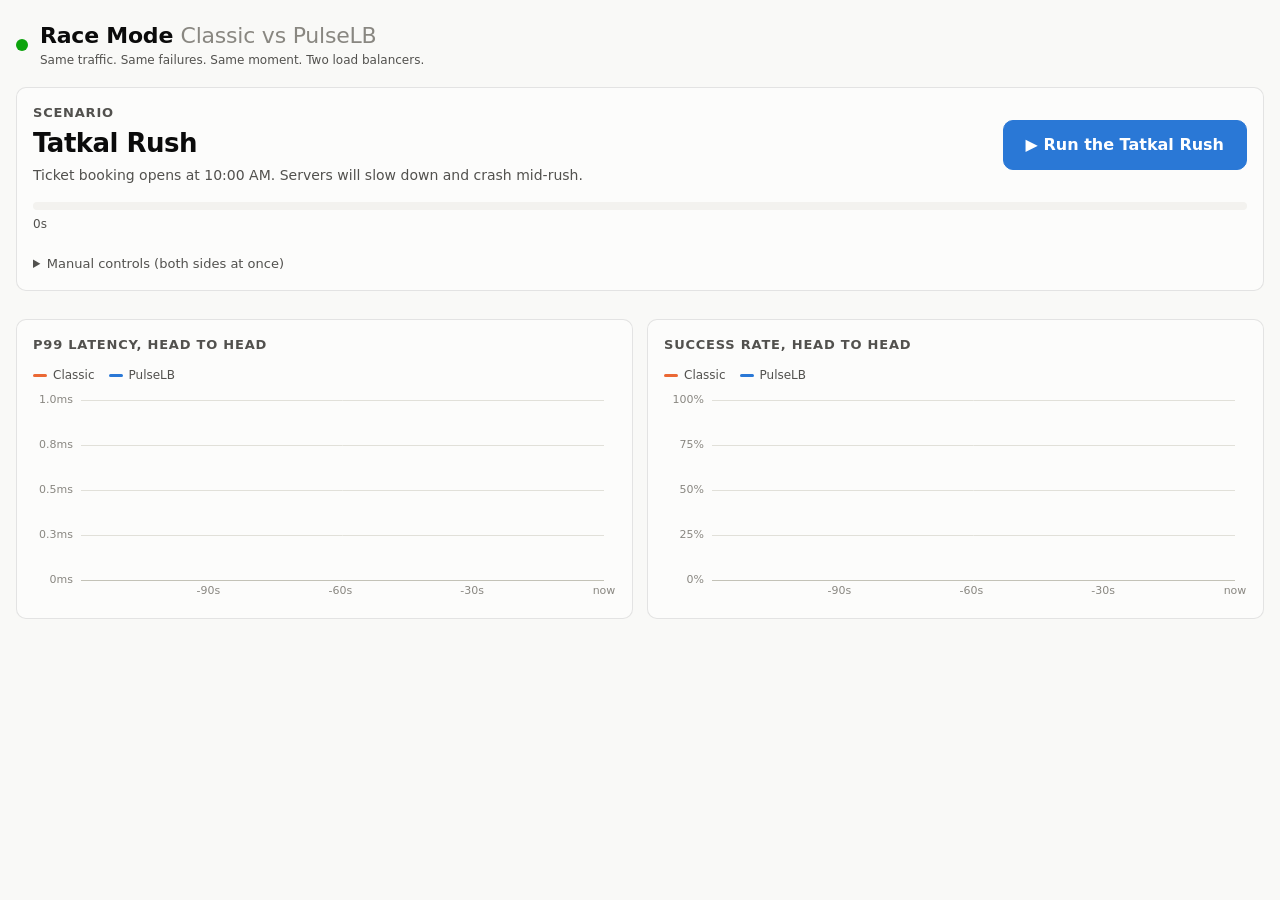
==== internal/web/static/arena.html @ bf5a85f4 "Add Race Mode: classic round robin vs PulseLB, head to head cmd/arena runs two identical worlds (3 b" ====
<!doctype html>
<html lang="en">
<head>
<meta charset="utf-8">
<meta name="viewport" content="width=device-width, initial-scale=1">
<title>PulseLB Race Mode</title>
<link rel="stylesheet" href="common.css">
<style>
  .hero { display: grid; grid-template-columns: minmax(0, 1fr) auto; gap: 18px; align-items: center; }
  @media (max-width: 760px) { .hero { grid-template-columns: minmax(0, 1fr); } }
  .stage-title { font-size: 26px; font-weight: 700; letter-spacing: -0.02em; margin: 2px 0; }
  .stage-detail { color: var(--ink-2); min-height: 21px; }
  .progress { position: relative; height: 8px; border-radius: 4px; background: var(--surface-2); margin: 16px 0 6px; }
  .progress .fill { position: absolute; inset: 0 auto 0 0; border-radius: 4px; background: var(--accent); transition: width 1s linear; }
  .progress .tick { position: absolute; top: -4px; width: 2px; height: 16px; background: var(--axis); }
  .stages { display: flex; gap: 6px; flex-wrap: wrap; margin-top: 10px; }
  .stages span { font-size: 12px; padding: 3px 9px; border-radius: 12px; border: 1px solid var(--border); color: var(--muted); }
  .stages span.done { color: var(--ink-2); }
  .stages span.now { color: #fff; background: var(--accent); border-color: var(--accent); }
  .big { font-size: 16px; padding: 12px 22px; border-radius: 10px; }

  .vs { grid-template-columns: repeat(2, minmax(0, 1fr)); }
  @media (max-width: 900px) { .vs { grid-template-columns: minmax(0, 1fr); } }
  .side-head { display: flex; justify-content: space-between; align-items: center; margin-bottom: 12px; gap: 8px; }
  .side-head h2 { font-size: 16px; text-transform: none; letter-spacing: 0; color: var(--ink); display: flex; align-items: center; gap: 8px; }
  .side-head h2 i { width: 12px; height: 12px; border-radius: 3px; background: var(--c); display: inline-block; }
  .mini { display: grid; grid-template-columns: repeat(4, minmax(0, 1fr)); gap: 8px; margin-bottom: 12px; }
  .mini div { background: var(--surface-2); border-radius: 8px; padding: 8px 10px; }
  .mini span { font-size: 11px; color: var(--ink-2); display: block; }
  .mini b { font-size: 20px; font-weight: 650; }
  .pills { display: flex; gap: 6px; flex-wrap: wrap; margin: 12px 0; }
  .pill { font-size: 12px; padding: 4px 9px; border-radius: 8px; background: var(--surface-2); border: 1px solid var(--border); display: inline-flex; gap: 8px; align-items: center; }
  .side .journal { max-height: 190px; }
  .side .chart { height: 170px; }

  .score { width: 100%; border-collapse: collapse; font-size: 14px; }
  .score th, .score td { padding: 10px 8px; text-align: right; border-top: 1px solid var(--border); }
  .score th:first-child, .score td:first-child { text-align: left; color: var(--ink-2); font-weight: 500; }
  .score thead th { border-top: 0; font-size: 12px; color: var(--ink-2); font-weight: 600; }
  .score td.win { font-weight: 700; }
  .score td.win::after { content: " ✓"; color: var(--good); }
  .verdict { font-size: 18px; font-weight: 650; margin-bottom: 10px; }
  .manual summary { cursor: pointer; color: var(--ink-2); font-size: 13px; }
  .manual .row { margin-top: 10px; }
</style>
</head>
<body>
<div class="wrap">
  <header class="top">
    <div class="brand">
      <span class="pulse" aria-hidden="true"></span>
      <div>
        <h1>Race Mode <span class="muted" style="font-weight:500">Classic vs PulseLB</span></h1>
        <div class="tag">Same traffic. Same failures. Same moment. Two load balancers.</div>
      </div>
    </div>
  </header>

  <section class="card" style="margin-bottom:14px">
    <div class="hero">
      <div>
        <h2>Scenario</h2>
        <div class="stage-title" id="stageTitle">Tatkal Rush</div>
        <div class="stage-detail" id="stageDetail">Ticket booking opens at 10:00 AM. Servers will slow down and crash mid-rush.</div>
      </div>
      <button class="primary big" id="run">▶ Run the Tatkal Rush</button>
    </div>
    <div class="progress" id="progress"><div class="fill" id="fill" style="width:0"></div></div>
    <div class="row" style="justify-content:space-between"><span class="tag num" id="clock">0s</span><span class="tag" id="trafficNow"></span></div>
    <div class="stages" id="stages"></div>
    <details class="manual" style="margin-top:12px">
      <summary>Manual controls (both sides at once)</summary>
      <div class="row">
        <span class="tag" style="width:70px">Traffic</span>
        <div class="seg" id="rates">
          <button data-r="0">Off</button><button data-r="750">750/s</button><button data-r="1500">1.5k/s</button><button data-r="2250">2.25k/s</button>
        </div>
      </div>
      <div id="manualChaos"></div>
    </details>
  </section>

  <section class="card" id="scoreCard" style="margin-bottom:14px;display:none">
    <div class="verdict" id="verdict"></div>
    <table class="score">
      <thead><tr><th>Measured at the client</th><th style="color:var(--series-2)">Classic</th><th style="color:var(--series-1)">PulseLB</th></tr></thead>
      <tbody id="scoreBody"></tbody>
    </table>
  </section>

  <div class="grid vs" id="sides"></div>

  <div class="grid vs" style="margin-top:14px">
    <section class="card"><h2>p99 latency, head to head</h2><div id="lgP99"></div><div id="cP99"></div></section>
    <section class="card"><h2>Success rate, head to head</h2><div id="lgOK"></div><div id="cOK"></div></section>
  </div>
</div>
<script src="common.js"></script>
<script src="arena.js"></script>
</body>
</html>
---- internal/web/static/common.css ----
:root {
  color-scheme: light;
  --page: #f9f9f7;
  --surface: #fcfcfb;
  --surface-2: #f3f2ef;
  --ink: #0b0b0b;
  --ink-2: #52514e;
  --muted: #898781;
  --grid: #e1e0d9;
  --axis: #c3c2b7;
  --border: rgba(11, 11, 11, 0.10);
  --series-1: #2a78d6;
  --series-2: #eb6834;
  --series-3: #1baf7a;
  --good: #0ca30c;
  --good-ink: #006300;
  --warning: #fab219;
  --serious: #ec835a;
  --critical: #d03b3b;
  --accent: #2a78d6;
  --radius: 10px;
  font-family: system-ui, -apple-system, "Segoe UI", sans-serif;
}
@media (prefers-color-scheme: dark) {
  :root:not([data-theme="light"]) {
    color-scheme: dark;
    --page: #0d0d0d;
    --surface: #1a1a19;
    --surface-2: #232321;
    --ink: #f0efec;
    --ink-2: #c3c2b7;
    --grid: #2c2c2a;
    --axis: #383835;
    --border: rgba(255, 255, 255, 0.10);
    --series-1: #3987e5;
    --series-2: #d95926;
    --series-3: #199e70;
    --good-ink: #0ca30c;
    --accent: #3987e5;
  }
}
:root[data-theme="dark"] {
  color-scheme: dark;
  --page: #0d0d0d;
  --surface: #1a1a19;
  --surface-2: #232321;
  --ink: #f0efec;
  --ink-2: #c3c2b7;
  --grid: #2c2c2a;
  --axis: #383835;
  --border: rgba(255, 255, 255, 0.10);
  --series-1: #3987e5;
  --series-2: #d95926;
  --series-3: #199e70;
  --good-ink: #0ca30c;
  --accent: #3987e5;
}

* { box-sizing: border-box; }
body {
  margin: 0;
  background: var(--page);
  color: var(--ink);
  font-size: 14px;
  line-height: 1.45;
}
.wrap { max-width: 1320px; margin: 0 auto; padding: 20px 16px 48px; }
h1, h2, h3 { margin: 0; font-weight: 650; }
h2 { font-size: 13px; text-transform: uppercase; letter-spacing: .06em; color: var(--ink-2); }
.muted { color: var(--muted); }
.ink2 { color: var(--ink-2); }
.num { font-variant-numeric: tabular-nums; }

header.top {
  display: flex; align-items: center; justify-content: space-between;
  gap: 16px; flex-wrap: wrap; margin-bottom: 18px;
}
.brand { display: flex; align-items: center; gap: 12px; }
.brand h1 { font-size: 22px; letter-spacing: -0.01em; }
.brand .pulse {
  width: 12px; height: 12px; border-radius: 50%; background: var(--good);
  box-shadow: 0 0 0 0 var(--good); animation: beat 1.6s infinite;
}
@keyframes beat {
  0% { box-shadow: 0 0 0 0 rgba(12, 163, 12, .55); }
  70% { box-shadow: 0 0 0 10px rgba(12, 163, 12, 0); }
  100% { box-shadow: 0 0 0 0 rgba(12, 163, 12, 0); }
}
@media (prefers-reduced-motion: reduce) { .brand .pulse { animation: none; } }
.tag { font-size: 12px; color: var(--ink-2); }

.card {
  background: var(--surface);
  border: 1px solid var(--border);
  border-radius: var(--radius);
  padding: 16px;
  min-width: 0;
}
.card > h2 { margin-bottom: 12px; }
.grid { display: grid; gap: 14px; }
.row { display: flex; gap: 8px; align-items: center; flex-wrap: wrap; }

button, select {
  font: inherit; font-size: 13px;
  color: var(--ink);
  background: var(--surface-2);
  border: 1px solid var(--border);
  border-radius: 7px;
  padding: 6px 11px;
  cursor: pointer;
}
button:hover { border-color: var(--muted); }
button:focus-visible, select:focus-visible { outline: 2px solid var(--accent); outline-offset: 1px; }
button.on { background: var(--accent); border-color: var(--accent); color: #fff; }
button.danger:hover { border-color: var(--critical); }
button.primary { background: var(--accent); border-color: var(--accent); color: #fff; font-weight: 600; }
button:disabled { opacity: .5; cursor: default; }

.seg { display: inline-flex; border: 1px solid var(--border); border-radius: 8px; overflow: hidden; }
.seg button { border: 0; border-radius: 0; background: var(--surface-2); }
.seg button + button { border-left: 1px solid var(--border); }
.seg button.on { background: var(--accent); color: #fff; }

.tiles { display: grid; grid-template-columns: repeat(6, minmax(0, 1fr)); gap: 14px; }
@media (max-width: 1000px) { .tiles { grid-template-columns: repeat(3, minmax(0, 1fr)); } }
@media (max-width: 560px) { .tiles { grid-template-columns: repeat(2, minmax(0, 1fr)); } }
.tile .label { font-size: 12px; color: var(--ink-2); }
.tile .value { font-size: 28px; font-weight: 650; letter-spacing: -0.02em; margin-top: 2px; }
.tile .sub { font-size: 12px; color: var(--muted); margin-top: 2px; }

/* status: icon + label, never colour alone */
.status { display: inline-flex; align-items: center; gap: 6px; font-size: 12px; font-weight: 600; color: var(--ink); }
.status::before { content: ""; width: 9px; height: 9px; border-radius: 50%; background: var(--c, var(--muted)); }
.status.healthy { --c: var(--good); }
.status.warming { --c: var(--warning); }
.status.ejected { --c: var(--serious); }
.status.down { --c: var(--critical); }
.status.draining { --c: var(--muted); }
.status.down::before, .status.ejected::before { border-radius: 2px; transform: rotate(45deg); }

/* charts */
.chart { position: relative; height: 210px; }
.chart canvas { width: 100%; height: 100%; display: block; }
.legend { display: flex; gap: 14px; flex-wrap: wrap; font-size: 12px; color: var(--ink-2); margin-bottom: 8px; }
.legend span { display: inline-flex; align-items: center; gap: 6px; }
.legend i { width: 14px; height: 3px; border-radius: 2px; background: var(--c); display: inline-block; }
.legend i.dash { background: repeating-linear-gradient(90deg, var(--c) 0 4px, transparent 4px 7px); }
.tip {
  position: absolute; pointer-events: none; z-index: 5;
  background: var(--surface); border: 1px solid var(--border); border-radius: 8px;
  box-shadow: 0 6px 20px rgba(0, 0, 0, .18);
  padding: 8px 10px; font-size: 12px; min-width: 140px; display: none;
}
.tip .t { color: var(--muted); margin-bottom: 4px; }
.tip .r { display: flex; justify-content: space-between; gap: 14px; }
.tip .r span:first-child { display: inline-flex; align-items: center; gap: 6px; color: var(--ink-2); }
.tip .r i { width: 8px; height: 8px; border-radius: 2px; background: var(--c); display: inline-block; }

/* journal */
.journal { list-style: none; margin: 0; padding: 0; max-height: 420px; overflow: auto; }
.journal li { display: grid; grid-template-columns: 18px 1fr; gap: 8px; padding: 8px 0; border-top: 1px solid var(--border); }
.journal li:first-child { border-top: 0; }
.journal .ic { font-size: 12px; line-height: 20px; text-align: center; font-weight: 700; }
.journal .info .ic { color: var(--muted); }
.journal .good .ic { color: var(--good); }
.journal .warn .ic { color: var(--warning); }
.journal .crit .ic { color: var(--critical); }
.journal time { font-size: 11px; color: var(--muted); display: block; }
.journal li.fresh { animation: flash 1.2s ease-out; }
@keyframes flash { from { background: color-mix(in srgb, var(--accent) 14%, transparent); } to { background: transparent; } }

.bar { height: 8px; border-radius: 4px; background: var(--surface-2); overflow: hidden; display: flex; gap: 2px; }
.bar > div { height: 100%; border-radius: 4px; transition: width .4s; }
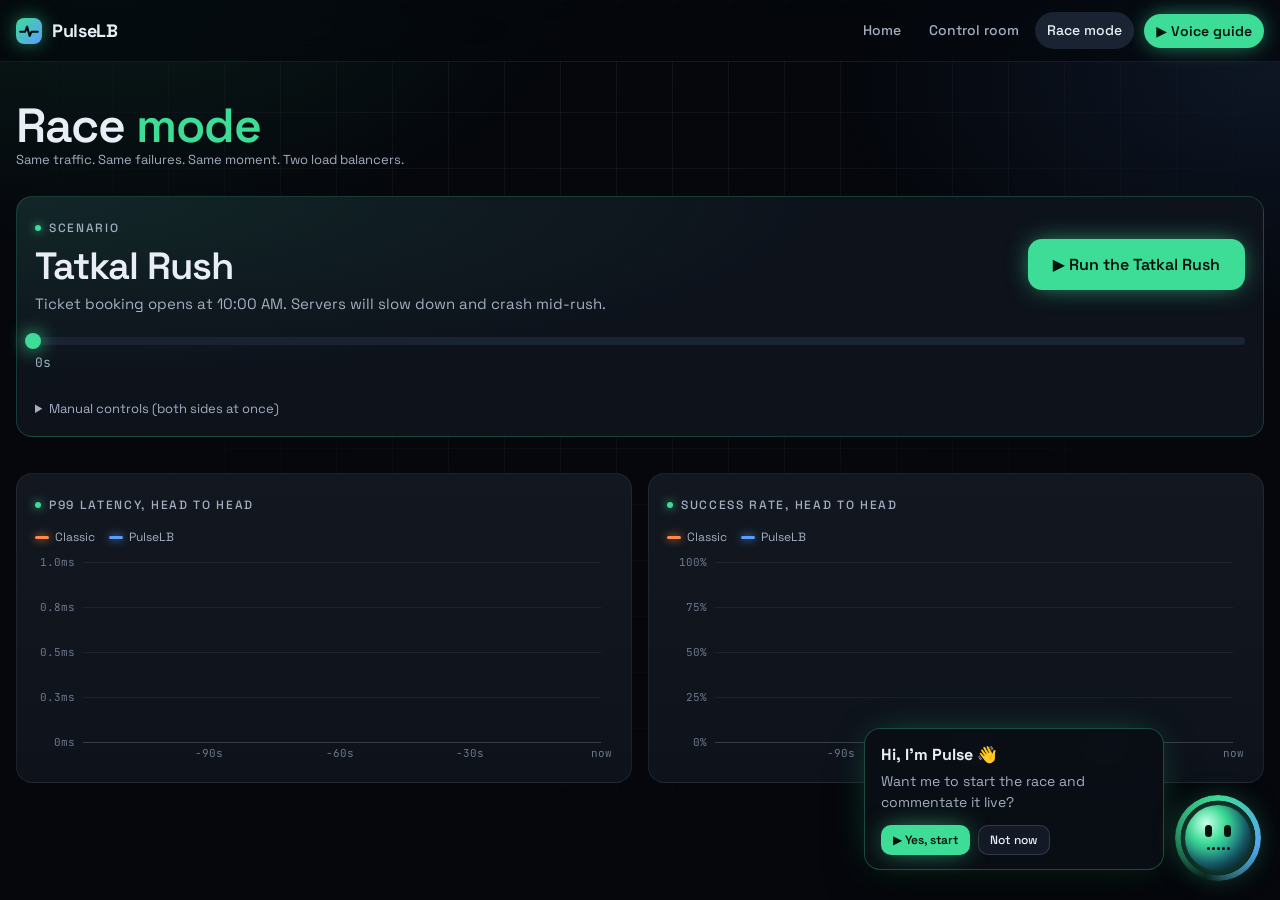
==== commit bd3b7a9c: "Dark animated UI, landing page, Pulse voice guide and one-command demo - New dark 'mission control' " ====
--- a/internal/web/static/arena.html
+++ b/internal/web/static/arena.html
@@ -4,59 +4,82 @@
 <meta charset="utf-8">
 <meta name="viewport" content="width=device-width, initial-scale=1">
 <title>PulseLB Race Mode</title>
+<link rel="icon" href="data:image/svg+xml,%3Csvg xmlns='http://www.w3.org/2000/svg' viewBox='0 0 32 32'%3E%3Crect width='32' height='32' rx='8' fill='%233ddc97'/%3E%3Cpath d='M4 17h7l3-8 4 15 3-7h7' stroke='%2305070c' stroke-width='3' fill='none' stroke-linejoin='round'/%3E%3C/svg%3E">
 <link rel="stylesheet" href="common.css">
+<link rel="stylesheet" href="guide.css">
 <style>
+  .scenario { background: radial-gradient(120% 140% at 0% 0%, rgba(61, 220, 151, .10), transparent 55%), var(--surface); border-color: rgba(61, 220, 151, .22); }
   .hero { display: grid; grid-template-columns: minmax(0, 1fr) auto; gap: 18px; align-items: center; }
   @media (max-width: 760px) { .hero { grid-template-columns: minmax(0, 1fr); } }
-  .stage-title { font-size: 26px; font-weight: 700; letter-spacing: -0.02em; margin: 2px 0; }
+  .stage-title { font-family: var(--display); font-weight: 600; font-size: clamp(24px, 3.6vw, 38px); line-height: 1.05; margin: 10px 0 6px; letter-spacing: -0.03em; }
+  .stage-title.flash { animation: fadeUp .6s cubic-bezier(.2,.8,.2,1); }
   .stage-detail { color: var(--ink-2); min-height: 21px; }
-  .progress { position: relative; height: 8px; border-radius: 4px; background: var(--surface-2); margin: 16px 0 6px; }
-  .progress .fill { position: absolute; inset: 0 auto 0 0; border-radius: 4px; background: var(--accent); transition: width 1s linear; }
-  .progress .tick { position: absolute; top: -4px; width: 2px; height: 16px; background: var(--axis); }
-  .stages { display: flex; gap: 6px; flex-wrap: wrap; margin-top: 10px; }
-  .stages span { font-size: 12px; padding: 3px 9px; border-radius: 12px; border: 1px solid var(--border); color: var(--muted); }
-  .stages span.done { color: var(--ink-2); }
-  .stages span.now { color: #fff; background: var(--accent); border-color: var(--accent); }
-  .big { font-size: 16px; padding: 12px 22px; border-radius: 10px; }
+  .progress { position: relative; height: 8px; border-radius: 999px; background: var(--surface-3); margin: 22px 0 8px; }
+  .progress .fill { position: absolute; inset: 0 auto 0 0; border-radius: 999px; background: linear-gradient(90deg, var(--blue), var(--mint)); box-shadow: 0 0 16px rgba(61, 220, 151, .7); transition: width 1s linear; }
+  .progress .fill::after { content: ""; position: absolute; right: -6px; top: -4px; width: 16px; height: 16px; border-radius: 50%; background: var(--mint); box-shadow: 0 0 18px var(--mint); }
+  .progress .tick { position: absolute; top: -3px; width: 2px; height: 14px; border-radius: 1px; background: rgba(255, 255, 255, .25); }
+  .stages { display: flex; gap: 6px; flex-wrap: wrap; margin-top: 12px; }
+  .stages span { font-size: 12px; padding: 4px 10px; border-radius: 999px; border: 1px solid var(--line); color: var(--muted); transition: all .3s; }
+  .stages span.done { color: var(--ink-2); border-color: var(--line-2); }
+  .stages span.now { color: #04140c; background: var(--mint); border-color: var(--mint); box-shadow: 0 0 18px -2px rgba(61, 220, 151, .8); }
+  .big { font-size: 16px; padding: 14px 24px; border-radius: 14px; }
 
   .vs { grid-template-columns: repeat(2, minmax(0, 1fr)); }
   @media (max-width: 900px) { .vs { grid-template-columns: minmax(0, 1fr); } }
-  .side-head { display: flex; justify-content: space-between; align-items: center; margin-bottom: 12px; gap: 8px; }
-  .side-head h2 { font-size: 16px; text-transform: none; letter-spacing: 0; color: var(--ink); display: flex; align-items: center; gap: 8px; }
-  .side-head h2 i { width: 12px; height: 12px; border-radius: 3px; background: var(--c); display: inline-block; }
-  .mini { display: grid; grid-template-columns: repeat(4, minmax(0, 1fr)); gap: 8px; margin-bottom: 12px; }
-  .mini div { background: var(--surface-2); border-radius: 8px; padding: 8px 10px; }
+  .side { overflow: hidden; }
+  .side::before { content: ""; position: absolute; left: 0; right: 0; top: 0; height: 3px; background: var(--side); box-shadow: 0 0 18px var(--side); }
+  .side.classic { --side: var(--orange); }
+  .side.pulse { --side: var(--blue); }
+  .side-head { display: flex; justify-content: space-between; align-items: center; margin-bottom: 14px; gap: 8px; }
+  .side-head h3 { font-size: 20px; display: inline-flex; align-items: center; gap: 10px; }
+  .side-head h3::before { content: ""; width: 10px; height: 10px; border-radius: 3px; background: var(--side); box-shadow: 0 0 12px var(--side); }
+  .mini { display: grid; grid-template-columns: repeat(4, minmax(0, 1fr)); gap: 8px; margin-bottom: 14px; }
+  .mini div { background: var(--surface-2); border: 1px solid var(--line); border-radius: 12px; padding: 8px 10px; }
   .mini span { font-size: 11px; color: var(--ink-2); display: block; }
-  .mini b { font-size: 20px; font-weight: 650; }
-  .pills { display: flex; gap: 6px; flex-wrap: wrap; margin: 12px 0; }
-  .pill { font-size: 12px; padding: 4px 9px; border-radius: 8px; background: var(--surface-2); border: 1px solid var(--border); display: inline-flex; gap: 8px; align-items: center; }
-  .side .journal { max-height: 190px; }
+  .mini b { font-family: var(--display); font-size: 22px; font-weight: 600; letter-spacing: -0.02em; }
+  @media (max-width: 560px) { .mini { grid-template-columns: repeat(2, minmax(0, 1fr)); } }
+  .pills { display: flex; gap: 6px; flex-wrap: wrap; margin: 14px 0; }
+  .pill { font-size: 12px; padding: 4px 10px; border-radius: 999px; background: var(--surface-2); border: 1px solid var(--line); display: inline-flex; gap: 8px; align-items: center; }
+  .side .journal { max-height: 200px; }
   .side .chart { height: 170px; }
 
-  .score { width: 100%; border-collapse: collapse; font-size: 14px; }
-  .score th, .score td { padding: 10px 8px; text-align: right; border-top: 1px solid var(--border); }
+  .scorecard { border-color: rgba(61, 220, 151, .35); box-shadow: 0 0 60px -20px rgba(61, 220, 151, .55); animation: fadeUp .8s cubic-bezier(.2,.8,.2,1) both; }
+  .score { width: 100%; border-collapse: collapse; font-size: 15px; }
+  .score th, .score td { padding: 11px 10px; text-align: right; border-top: 1px solid var(--line); }
   .score th:first-child, .score td:first-child { text-align: left; color: var(--ink-2); font-weight: 500; }
-  .score thead th { border-top: 0; font-size: 12px; color: var(--ink-2); font-weight: 600; }
-  .score td.win { font-weight: 700; }
-  .score td.win::after { content: " ✓"; color: var(--good); }
-  .verdict { font-size: 18px; font-weight: 650; margin-bottom: 10px; }
+  .score thead th { border-top: 0; font-size: 12px; font-weight: 600; text-transform: uppercase; letter-spacing: .1em; }
+  .score thead th.c { color: var(--orange); }
+  .score thead th.p { color: var(--blue); }
+  .score td { font-family: var(--mono); }
+  .score td:first-child { font-family: var(--body); }
+  .score td.win { color: var(--mint); font-weight: 700; text-shadow: 0 0 14px rgba(61, 220, 151, .5); }
+  .score td.win::after { content: " \2713"; }
+  .verdict { font-family: var(--display); font-weight: 600; font-size: clamp(20px, 2.6vw, 28px); line-height: 1.15; margin-bottom: 12px; letter-spacing: -0.02em;
+    background: linear-gradient(90deg, var(--ink), var(--mint)); -webkit-background-clip: text; background-clip: text; color: transparent; }
   .manual summary { cursor: pointer; color: var(--ink-2); font-size: 13px; }
   .manual .row { margin-top: 10px; }
+  @media (max-width: 560px) { .score { font-size: 12px; } .score th, .score td { padding: 8px 4px; } }
 </style>
 </head>
-<body>
+<body data-page="arena">
+<nav class="topnav">
+  <a class="logo" href="index.html"><span class="pulse" aria-hidden="true"></span>PulseLB</a>
+  <div class="links">
+    <a href="index.html">Home</a>
+    <a href="dashboard.html">Control room</a>
+    <a href="arena.html" class="here">Race mode</a>
+    <button class="guide-btn" data-guide-start>▶ Voice guide</button>
+  </div>
+</nav>
 <div class="wrap">
   <header class="top">
     <div class="brand">
-      <span class="pulse" aria-hidden="true"></span>
-      <div>
-        <h1>Race Mode <span class="muted" style="font-weight:500">Classic vs PulseLB</span></h1>
-        <div class="tag">Same traffic. Same failures. Same moment. Two load balancers.</div>
-      </div>
+      <h1>Race <span class="muted">mode</span></h1>
+      <div class="tag">Same traffic. Same failures. Same moment. Two load balancers.</div>
     </div>
   </header>
 
-  <section class="card" style="margin-bottom:14px">
+  <section class="card scenario" id="scenarioCard" style="margin-bottom:18px">
     <div class="hero">
       <div>
         <h2>Scenario</h2>
@@ -68,10 +91,10 @@
     <div class="progress" id="progress"><div class="fill" id="fill" style="width:0"></div></div>
     <div class="row" style="justify-content:space-between"><span class="tag num" id="clock">0s</span><span class="tag" id="trafficNow"></span></div>
     <div class="stages" id="stages"></div>
-    <details class="manual" style="margin-top:12px">
+    <details class="manual" style="margin-top:14px">
       <summary>Manual controls (both sides at once)</summary>
       <div class="row">
-        <span class="tag" style="width:70px">Traffic</span>
+        <span class="tag" style="width:80px">Traffic</span>
         <div class="seg" id="rates">
           <button data-r="0">Off</button><button data-r="750">750/s</button><button data-r="1500">1.5k/s</button><button data-r="2250">2.25k/s</button>
         </div>
@@ -80,22 +103,23 @@
     </details>
   </section>
 
-  <section class="card" id="scoreCard" style="margin-bottom:14px;display:none">
+  <section class="card scorecard" id="scoreCard" style="margin-bottom:18px;display:none">
     <div class="verdict" id="verdict"></div>
     <table class="score">
-      <thead><tr><th>Measured at the client</th><th style="color:var(--series-2)">Classic</th><th style="color:var(--series-1)">PulseLB</th></tr></thead>
+      <thead><tr><th>Measured at the client</th><th class="c">Classic</th><th class="p">PulseLB</th></tr></thead>
       <tbody id="scoreBody"></tbody>
     </table>
   </section>
 
   <div class="grid vs" id="sides"></div>
 
-  <div class="grid vs" style="margin-top:14px">
-    <section class="card"><h2>p99 latency, head to head</h2><div id="lgP99"></div><div id="cP99"></div></section>
-    <section class="card"><h2>Success rate, head to head</h2><div id="lgOK"></div><div id="cOK"></div></section>
+  <div class="grid vs" style="margin-top:18px" id="compare">
+    <section class="card" id="p99Card"><h2>p99 latency, head to head</h2><div id="lgP99"></div><div id="cP99"></div></section>
+    <section class="card" id="okCard"><h2>Success rate, head to head</h2><div id="lgOK"></div><div id="cOK"></div></section>
   </div>
 </div>
 <script src="common.js"></script>
 <script src="arena.js"></script>
+<script src="guide.js"></script>
 </body>
 </html>
--- a/internal/web/static/common.css
+++ b/internal/web/static/common.css
@@ -1,173 +1,257 @@
+/* PulseLB — dark "mission control" theme with motion. */
+@import url("https://fonts.googleapis.com/css2?family=Space+Grotesk:wght@400;500;600;700&family=JetBrains+Mono:wght@400;500;700&display=swap");
+
 :root {
-  color-scheme: light;
-  --page: #f9f9f7;
-  --surface: #fcfcfb;
-  --surface-2: #f3f2ef;
-  --ink: #0b0b0b;
-  --ink-2: #52514e;
-  --muted: #898781;
-  --grid: #e1e0d9;
-  --axis: #c3c2b7;
-  --border: rgba(11, 11, 11, 0.10);
-  --series-1: #2a78d6;
-  --series-2: #eb6834;
-  --series-3: #1baf7a;
-  --good: #0ca30c;
-  --good-ink: #006300;
-  --warning: #fab219;
-  --serious: #ec835a;
-  --critical: #d03b3b;
-  --accent: #2a78d6;
-  --radius: 10px;
-  font-family: system-ui, -apple-system, "Segoe UI", sans-serif;
-}
-@media (prefers-color-scheme: dark) {
-  :root:not([data-theme="light"]) {
-    color-scheme: dark;
-    --page: #0d0d0d;
-    --surface: #1a1a19;
-    --surface-2: #232321;
-    --ink: #f0efec;
-    --ink-2: #c3c2b7;
-    --grid: #2c2c2a;
-    --axis: #383835;
-    --border: rgba(255, 255, 255, 0.10);
-    --series-1: #3987e5;
-    --series-2: #d95926;
-    --series-3: #199e70;
-    --good-ink: #0ca30c;
-    --accent: #3987e5;
-  }
-}
-:root[data-theme="dark"] {
   color-scheme: dark;
-  --page: #0d0d0d;
-  --surface: #1a1a19;
-  --surface-2: #232321;
-  --ink: #f0efec;
-  --ink-2: #c3c2b7;
-  --grid: #2c2c2a;
-  --axis: #383835;
-  --border: rgba(255, 255, 255, 0.10);
-  --series-1: #3987e5;
-  --series-2: #d95926;
-  --series-3: #199e70;
-  --good-ink: #0ca30c;
-  --accent: #3987e5;
+  --bg: #05070c;
+  --bg-2: #0a0e16;
+  --surface: #0d121b;
+  --surface-2: #131a26;
+  --surface-3: #1a2332;
+  --line: rgba(255, 255, 255, .07);
+  --line-2: rgba(255, 255, 255, .14);
+  --ink: #e9eef6;
+  --ink-2: #a3aec0;
+  --muted: #6b778a;
+  --grid: rgba(255, 255, 255, .06);
+  --axis: rgba(255, 255, 255, .18);
+  --border: var(--line);
+
+  --mint: #3ddc97;
+  --blue: #5b9dff;
+  --orange: #ff8a4c;
+  --amber: #ffc24b;
+  --pink: #ff7ab6;
+  --red: #ff5470;
+
+  /* roles */
+  --accent: var(--mint);
+  --series-1: var(--blue);
+  --series-2: var(--orange);
+  --series-3: var(--mint);
+  --good: var(--mint);
+  --good-ink: var(--mint);
+  --warning: var(--amber);
+  --serious: var(--pink);
+  --critical: var(--red);
+
+  --radius: 16px;
+  --radius-sm: 10px;
+  --glow: 0 0 0 1px rgba(61, 220, 151, .35), 0 0 32px -6px rgba(61, 220, 151, .45);
+  --display: "Space Grotesk", "Segoe UI", system-ui, sans-serif;
+  --body: "Space Grotesk", "Segoe UI", system-ui, sans-serif;
+  --mono: "JetBrains Mono", Consolas, "Cascadia Mono", monospace;
+  font-family: var(--body);
 }
 
 * { box-sizing: border-box; }
+html { scroll-behavior: smooth; }
 body {
   margin: 0;
-  background: var(--page);
+  background: var(--bg);
   color: var(--ink);
-  font-size: 14px;
-  line-height: 1.45;
-}
-.wrap { max-width: 1320px; margin: 0 auto; padding: 20px 16px 48px; }
-h1, h2, h3 { margin: 0; font-weight: 650; }
-h2 { font-size: 13px; text-transform: uppercase; letter-spacing: .06em; color: var(--ink-2); }
+  font-size: 15px;
+  line-height: 1.5;
+  overflow-x: hidden;
+}
+/* Ambient background: a faint grid and two slowly drifting glows. */
+body::before {
+  content: ""; position: fixed; inset: 0; z-index: -2; pointer-events: none;
+  background-image:
+    linear-gradient(var(--grid) 1px, transparent 1px),
+    linear-gradient(90deg, var(--grid) 1px, transparent 1px);
+  background-size: 56px 56px;
+  mask-image: radial-gradient(ellipse at 50% 0%, #000 0%, transparent 75%);
+  -webkit-mask-image: radial-gradient(ellipse at 50% 0%, #000 0%, transparent 75%);
+}
+body::after {
+  content: ""; position: fixed; inset: -20%; z-index: -1; pointer-events: none;
+  background:
+    radial-gradient(40% 35% at 20% 10%, rgba(61, 220, 151, .10), transparent 70%),
+    radial-gradient(35% 30% at 85% 20%, rgba(91, 157, 255, .10), transparent 70%);
+  animation: drift 26s ease-in-out infinite alternate;
+}
+@keyframes drift { to { transform: translate3d(4%, 6%, 0) rotate(4deg); } }
+::selection { background: rgba(61, 220, 151, .35); }
+a { color: inherit; }
+.wrap { max-width: 1320px; margin: 0 auto; padding: 22px 16px 72px; }
+h1, h2, h3 { margin: 0; font-family: var(--display); font-weight: 600; letter-spacing: -0.02em; }
+h2 {
+  font-size: 12px; font-weight: 500; text-transform: uppercase; letter-spacing: .14em; color: var(--ink-2);
+  display: inline-flex; align-items: center; gap: 8px;
+}
+h2::before { content: ""; width: 6px; height: 6px; border-radius: 50%; background: var(--mint); box-shadow: 0 0 10px var(--mint); }
 .muted { color: var(--muted); }
 .ink2 { color: var(--ink-2); }
-.num { font-variant-numeric: tabular-nums; }
-
-header.top {
-  display: flex; align-items: center; justify-content: space-between;
-  gap: 16px; flex-wrap: wrap; margin-bottom: 18px;
-}
-.brand { display: flex; align-items: center; gap: 12px; }
-.brand h1 { font-size: 22px; letter-spacing: -0.01em; }
-.brand .pulse {
-  width: 12px; height: 12px; border-radius: 50%; background: var(--good);
-  box-shadow: 0 0 0 0 var(--good); animation: beat 1.6s infinite;
-}
-@keyframes beat {
-  0% { box-shadow: 0 0 0 0 rgba(12, 163, 12, .55); }
-  70% { box-shadow: 0 0 0 10px rgba(12, 163, 12, 0); }
-  100% { box-shadow: 0 0 0 0 rgba(12, 163, 12, 0); }
-}
-@media (prefers-reduced-motion: reduce) { .brand .pulse { animation: none; } }
-.tag { font-size: 12px; color: var(--ink-2); }
-
+.num { font-family: var(--mono); font-variant-numeric: tabular-nums; }
+code { font-family: var(--mono); font-size: .9em; background: var(--surface-3); border: 1px solid var(--line-2); border-radius: 6px; padding: 1px 6px; color: var(--mint); }
+
+/* ---- navigation ---- */
+.topnav {
+  position: sticky; top: 0; z-index: 50;
+  display: flex; align-items: center; justify-content: space-between; gap: 12px;
+  padding: 12px max(16px, calc((100vw - 1320px) / 2 + 16px));
+  background: rgba(5, 7, 12, .72);
+  backdrop-filter: blur(14px) saturate(140%);
+  -webkit-backdrop-filter: blur(14px) saturate(140%);
+  border-bottom: 1px solid var(--line);
+}
+.topnav .logo { display: inline-flex; align-items: center; gap: 10px; font-family: var(--display); font-weight: 700; font-size: 18px; text-decoration: none; letter-spacing: -0.02em; }
+.topnav .logo .pulse {
+  width: 26px; height: 26px; border-radius: 8px; position: relative;
+  background: linear-gradient(135deg, var(--mint), var(--blue));
+  box-shadow: 0 0 18px rgba(61, 220, 151, .5);
+}
+.topnav .logo .pulse::after {
+  content: ""; position: absolute; inset: 3px;
+  background: url("data:image/svg+xml,%3Csvg xmlns='http://www.w3.org/2000/svg' viewBox='0 0 32 32'%3E%3Cpath d='M2 17h8l3-8 4 15 3-7h10' stroke='%2305070c' stroke-width='3.2' fill='none' stroke-linejoin='round' stroke-linecap='round'/%3E%3C/svg%3E") center / contain no-repeat;
+}
+.topnav .links { display: flex; align-items: center; gap: 4px; flex-wrap: wrap; }
+.topnav .links a, .topnav .links button {
+  font-family: var(--body); font-size: 14px; font-weight: 500; text-decoration: none; color: var(--ink-2);
+  padding: 8px 12px; border-radius: 999px; border: 0; background: transparent; box-shadow: none; cursor: pointer;
+  transition: color .2s, background .2s;
+}
+.topnav .links a:hover { color: var(--ink); background: var(--surface-2); }
+.topnav .links a.here { color: var(--ink); background: var(--surface-3); }
+.topnav .links .guide-btn {
+  color: #04140c; background: var(--mint); font-weight: 600; margin-left: 6px;
+  box-shadow: 0 0 22px -4px rgba(61, 220, 151, .8);
+}
+.topnav .links .guide-btn:hover { background: #5ff0b0; color: #04140c; transform: translateY(-1px); }
+@media (max-width: 760px) {
+  .topnav { flex-direction: column; align-items: stretch; padding: 10px 16px; }
+  .topnav .links { justify-content: center; }
+  .topnav .links a, .topnav .links button { padding: 6px 9px; font-size: 13px; }
+}
+
+header.top { display: flex; align-items: flex-end; justify-content: space-between; gap: 16px; flex-wrap: wrap; margin: 18px 0 26px; }
+.brand h1 { font-size: clamp(30px, 4.6vw, 48px); line-height: 1; }
+.brand h1 .muted { color: var(--mint); }
+.tag { font-size: 13px; color: var(--ink-2); }
+
+/* ---- surfaces ---- */
 .card {
-  background: var(--surface);
-  border: 1px solid var(--border);
+  position: relative;
+  background: linear-gradient(180deg, rgba(255, 255, 255, .025), rgba(255, 255, 255, 0)) , var(--surface);
+  border: 1px solid var(--line);
   border-radius: var(--radius);
-  padding: 16px;
+  padding: 18px;
   min-width: 0;
-}
-.card > h2 { margin-bottom: 12px; }
-.grid { display: grid; gap: 14px; }
+  transition: border-color .3s, box-shadow .3s, transform .3s;
+}
+.card:hover { border-color: var(--line-2); }
+.card > h2 { margin-bottom: 14px; }
+.grid { display: grid; gap: 16px; }
 .row { display: flex; gap: 8px; align-items: center; flex-wrap: wrap; }
 
-button, select {
-  font: inherit; font-size: 13px;
+button, select, .btn {
+  font-family: var(--body); font-size: 13px; font-weight: 500;
   color: var(--ink);
   background: var(--surface-2);
-  border: 1px solid var(--border);
-  border-radius: 7px;
-  padding: 6px 11px;
+  border: 1px solid var(--line-2);
+  border-radius: var(--radius-sm);
+  padding: 7px 12px;
   cursor: pointer;
-}
-button:hover { border-color: var(--muted); }
-button:focus-visible, select:focus-visible { outline: 2px solid var(--accent); outline-offset: 1px; }
-button.on { background: var(--accent); border-color: var(--accent); color: #fff; }
-button.danger:hover { border-color: var(--critical); }
-button.primary { background: var(--accent); border-color: var(--accent); color: #fff; font-weight: 600; }
-button:disabled { opacity: .5; cursor: default; }
-
-.seg { display: inline-flex; border: 1px solid var(--border); border-radius: 8px; overflow: hidden; }
-.seg button { border: 0; border-radius: 0; background: var(--surface-2); }
-.seg button + button { border-left: 1px solid var(--border); }
-.seg button.on { background: var(--accent); color: #fff; }
-
-.tiles { display: grid; grid-template-columns: repeat(6, minmax(0, 1fr)); gap: 14px; }
+  text-decoration: none;
+  display: inline-flex; align-items: center; gap: 6px;
+  transition: background .2s, border-color .2s, transform .15s, box-shadow .2s, color .2s;
+}
+button:hover, .btn:hover { background: var(--surface-3); border-color: rgba(255, 255, 255, .25); }
+button:active, .btn:active { transform: scale(.97); }
+button:focus-visible, select:focus-visible, .btn:focus-visible, a:focus-visible { outline: 2px solid var(--mint); outline-offset: 2px; }
+button.on { background: rgba(61, 220, 151, .14); border-color: rgba(61, 220, 151, .55); color: var(--mint); }
+button.danger:hover { background: rgba(255, 84, 112, .15); border-color: rgba(255, 84, 112, .6); color: #ffd1d9; }
+button.primary, .btn.primary {
+  color: #04140c; background: var(--mint); border-color: transparent; font-weight: 600;
+  box-shadow: 0 0 26px -6px rgba(61, 220, 151, .9);
+}
+button.primary:hover, .btn.primary:hover { background: #5ff0b0; transform: translateY(-1px); }
+button:disabled { opacity: .4; cursor: default; }
+
+.seg { display: inline-flex; padding: 3px; gap: 2px; background: var(--surface-2); border: 1px solid var(--line); border-radius: 12px; flex-wrap: wrap; }
+.seg button { border: 0; background: transparent; border-radius: 9px; color: var(--ink-2); padding: 6px 11px; }
+.seg button:hover { background: var(--surface-3); color: var(--ink); }
+.seg button.on { background: var(--mint); color: #04140c; font-weight: 600; box-shadow: 0 0 16px -4px rgba(61, 220, 151, .9); }
+
+/* ---- stat tiles ---- */
+.tiles { display: grid; grid-template-columns: repeat(6, minmax(0, 1fr)); gap: 16px; }
 @media (max-width: 1000px) { .tiles { grid-template-columns: repeat(3, minmax(0, 1fr)); } }
 @media (max-width: 560px) { .tiles { grid-template-columns: repeat(2, minmax(0, 1fr)); } }
+.tile { padding: 16px; overflow: hidden; }
+.tile::before {
+  content: ""; position: absolute; inset: auto -30% -60% auto; width: 120px; height: 120px; border-radius: 50%;
+  background: radial-gradient(circle, rgba(61, 220, 151, .16), transparent 70%); pointer-events: none;
+}
 .tile .label { font-size: 12px; color: var(--ink-2); }
-.tile .value { font-size: 28px; font-weight: 650; letter-spacing: -0.02em; margin-top: 2px; }
-.tile .sub { font-size: 12px; color: var(--muted); margin-top: 2px; }
-
-/* status: icon + label, never colour alone */
-.status { display: inline-flex; align-items: center; gap: 6px; font-size: 12px; font-weight: 600; color: var(--ink); }
-.status::before { content: ""; width: 9px; height: 9px; border-radius: 50%; background: var(--c, var(--muted)); }
+.tile .value { font-family: var(--display); font-weight: 600; font-size: clamp(24px, 2.6vw, 32px); line-height: 1.1; margin-top: 4px; letter-spacing: -0.03em; }
+.tile .sub { font-size: 12px; color: var(--muted); margin-top: 4px; }
+.tile .value.bump { animation: bump .5s ease-out; }
+@keyframes bump { 30% { color: var(--mint); text-shadow: 0 0 18px rgba(61, 220, 151, .6); } }
+
+/* ---- status: shape + label, never colour alone ---- */
+.status { display: inline-flex; align-items: center; gap: 7px; font-size: 12px; font-weight: 600; color: var(--ink); }
+.status::before { content: ""; width: 8px; height: 8px; border-radius: 50%; background: var(--c, var(--muted)); box-shadow: 0 0 10px var(--c, transparent); }
 .status.healthy { --c: var(--good); }
+.status.healthy::before { animation: ping 2s infinite; }
 .status.warming { --c: var(--warning); }
 .status.ejected { --c: var(--serious); }
 .status.down { --c: var(--critical); }
 .status.draining { --c: var(--muted); }
 .status.down::before, .status.ejected::before { border-radius: 2px; transform: rotate(45deg); }
-
-/* charts */
+@keyframes ping { 0% { box-shadow: 0 0 0 0 rgba(61, 220, 151, .6); } 80%, 100% { box-shadow: 0 0 0 7px rgba(61, 220, 151, 0); } }
+
+/* ---- charts ---- */
 .chart { position: relative; height: 210px; }
 .chart canvas { width: 100%; height: 100%; display: block; }
 .legend { display: flex; gap: 14px; flex-wrap: wrap; font-size: 12px; color: var(--ink-2); margin-bottom: 8px; }
 .legend span { display: inline-flex; align-items: center; gap: 6px; }
-.legend i { width: 14px; height: 3px; border-radius: 2px; background: var(--c); display: inline-block; }
-.legend i.dash { background: repeating-linear-gradient(90deg, var(--c) 0 4px, transparent 4px 7px); }
+.legend i { width: 14px; height: 3px; border-radius: 2px; background: var(--c); display: inline-block; box-shadow: 0 0 8px var(--c); }
+.legend i.dash { background: repeating-linear-gradient(90deg, var(--ink-2) 0 4px, transparent 4px 7px); box-shadow: none; }
 .tip {
   position: absolute; pointer-events: none; z-index: 5;
-  background: var(--surface); border: 1px solid var(--border); border-radius: 8px;
-  box-shadow: 0 6px 20px rgba(0, 0, 0, .18);
-  padding: 8px 10px; font-size: 12px; min-width: 140px; display: none;
-}
-.tip .t { color: var(--muted); margin-bottom: 4px; }
+  background: rgba(13, 18, 27, .95); border: 1px solid var(--line-2); border-radius: 10px;
+  backdrop-filter: blur(8px);
+  box-shadow: 0 12px 32px rgba(0, 0, 0, .5);
+  padding: 8px 10px; font-size: 12px; min-width: 150px; display: none;
+}
+.tip .t { color: var(--muted); margin-bottom: 4px; font-family: var(--mono); }
 .tip .r { display: flex; justify-content: space-between; gap: 14px; }
 .tip .r span:first-child { display: inline-flex; align-items: center; gap: 6px; color: var(--ink-2); }
+.tip .r span:last-child { font-family: var(--mono); }
 .tip .r i { width: 8px; height: 8px; border-radius: 2px; background: var(--c); display: inline-block; }
 
-/* journal */
-.journal { list-style: none; margin: 0; padding: 0; max-height: 420px; overflow: auto; }
-.journal li { display: grid; grid-template-columns: 18px 1fr; gap: 8px; padding: 8px 0; border-top: 1px solid var(--border); }
+/* ---- journal ---- */
+.journal { list-style: none; margin: 0; padding: 0; max-height: 440px; overflow: auto; }
+.journal li { display: grid; grid-template-columns: 22px 1fr; gap: 10px; padding: 10px 0; border-top: 1px solid var(--line); font-size: 14px; color: var(--ink); }
 .journal li:first-child { border-top: 0; }
-.journal .ic { font-size: 12px; line-height: 20px; text-align: center; font-weight: 700; }
-.journal .info .ic { color: var(--muted); }
-.journal .good .ic { color: var(--good); }
-.journal .warn .ic { color: var(--warning); }
-.journal .crit .ic { color: var(--critical); }
-.journal time { font-size: 11px; color: var(--muted); display: block; }
-.journal li.fresh { animation: flash 1.2s ease-out; }
-@keyframes flash { from { background: color-mix(in srgb, var(--accent) 14%, transparent); } to { background: transparent; } }
-
-.bar { height: 8px; border-radius: 4px; background: var(--surface-2); overflow: hidden; display: flex; gap: 2px; }
-.bar > div { height: 100%; border-radius: 4px; transition: width .4s; }
+.journal .ic { width: 22px; height: 22px; display: grid; place-items: center; font-size: 11px; font-weight: 700; border-radius: 7px; background: var(--surface-3); color: var(--ink-2); }
+.journal .good .ic { background: rgba(61, 220, 151, .16); color: var(--mint); }
+.journal .warn .ic { background: rgba(255, 194, 75, .16); color: var(--amber); }
+.journal .crit .ic { background: rgba(255, 84, 112, .16); color: var(--red); }
+.journal time { font-family: var(--mono); font-size: 11px; color: var(--muted); display: block; }
+.journal li.fresh { animation: slideIn .6s cubic-bezier(.2, .8, .2, 1); }
+@keyframes slideIn { from { opacity: 0; transform: translateX(-14px); background: rgba(61, 220, 151, .08); } }
+.journal::-webkit-scrollbar { width: 6px; }
+.journal::-webkit-scrollbar-thumb { background: var(--surface-3); border-radius: 3px; }
+
+.bar { height: 8px; border-radius: 6px; background: var(--surface-3); overflow: hidden; display: flex; gap: 2px; }
+.bar > div { height: 100%; border-radius: 6px; transition: width .6s cubic-bezier(.2, .8, .2, 1); }
+
+/* ---- motion helpers ---- */
+[data-reveal] { opacity: 0; transform: translateY(26px); transition: opacity .8s cubic-bezier(.2, .8, .2, 1), transform .8s cubic-bezier(.2, .8, .2, 1); transition-delay: var(--d, 0s); }
+[data-reveal].in { opacity: 1; transform: none; }
+.fade-up { animation: fadeUp .8s cubic-bezier(.2, .8, .2, 1) both; animation-delay: var(--d, 0s); }
+@keyframes fadeUp { from { opacity: 0; transform: translateY(18px); } }
+
+@media (prefers-reduced-motion: reduce) {
+  *, *::before, *::after { animation-duration: .001ms !important; animation-iteration-count: 1 !important; transition-duration: .001ms !important; }
+  [data-reveal] { opacity: 1; transform: none; }
+}
+
+/* cursor glow on cards */
+.card::after {
+  content: ""; position: absolute; inset: 0; border-radius: inherit; pointer-events: none; opacity: 0; transition: opacity .3s;
+  background: radial-gradient(260px circle at var(--mx, 50%) var(--my, 50%), rgba(61, 220, 151, .08), transparent 60%);
+}
+.card:hover::after { opacity: 1; }
--- a/internal/web/static/guide.css
+++ b/internal/web/static/guide.css
@@ -0,0 +1,143 @@
+/* Pulse — the AI voice guide: a glowing orb with a face and a voice wave. */
+#pg-bot {
+  position: fixed; right: 24px; bottom: 24px; z-index: 1000;
+  width: 76px; height: 76px; padding: 0; border: 0; border-radius: 50%;
+  background: transparent; cursor: pointer; display: grid; place-items: center;
+  box-shadow: none;
+}
+#pg-bot:hover { background: transparent; transform: scale(1.06); }
+#pg-bot:active { transform: scale(.96); }
+/* rotating halo */
+#pg-bot::before {
+  content: ""; position: absolute; inset: -5px; border-radius: 50%;
+  background: conic-gradient(from 0deg, var(--mint), var(--blue), transparent 55%, var(--mint));
+  animation: spin 3.2s linear infinite;
+  -webkit-mask: radial-gradient(circle, transparent 61%, #000 62%);
+          mask: radial-gradient(circle, transparent 61%, #000 62%);
+  filter: drop-shadow(0 0 8px rgba(61, 220, 151, .8));
+}
+/* sound rings while talking */
+#pg-bot::after {
+  content: ""; position: absolute; inset: 0; border-radius: 50%;
+  border: 2px solid rgba(61, 220, 151, .6); opacity: 0;
+}
+#pg-bot.talking::after { animation: rings 1.1s ease-out infinite; }
+@keyframes spin { to { transform: rotate(360deg); } }
+@keyframes rings { from { transform: scale(1); opacity: .9; } to { transform: scale(1.7); opacity: 0; } }
+.orb {
+  position: relative; width: 66px; height: 66px; border-radius: 50%;
+  background: radial-gradient(circle at 32% 28%, #c9ffe8 0%, #3ddc97 30%, #1f7d8c 62%, #0b1d2c 100%);
+  box-shadow: inset -6px -8px 16px rgba(0, 0, 0, .45), 0 0 30px rgba(61, 220, 151, .55);
+  display: grid; place-items: center;
+  animation: float 4s ease-in-out infinite;
+}
+@keyframes float { 50% { transform: translateY(-4px); } }
+.orb .face { display: flex; flex-direction: column; align-items: center; gap: 6px; margin-top: 2px; }
+.orb .eyes { display: flex; gap: 12px; }
+.orb .eyes i { width: 7px; height: 12px; border-radius: 4px; background: #04140c; animation: blinkEye 5s infinite; transform-origin: center; }
+@keyframes blinkEye { 0%, 93%, 100% { transform: scaleY(1); } 96% { transform: scaleY(.1); } }
+.orb .mouth { display: flex; gap: 2px; align-items: center; height: 10px; }
+.orb .mouth i { width: 3px; height: 3px; border-radius: 2px; background: #04140c; }
+#pg-bot.talking .orb .mouth i { animation: eq .45s ease-in-out infinite alternate; }
+#pg-bot.talking .orb .mouth i:nth-child(2) { animation-delay: .1s; }
+#pg-bot.talking .orb .mouth i:nth-child(3) { animation-delay: .2s; }
+#pg-bot.talking .orb .mouth i:nth-child(4) { animation-delay: .05s; }
+#pg-bot.talking .orb .mouth i:nth-child(5) { animation-delay: .15s; }
+@keyframes eq { from { height: 3px; } to { height: 10px; } }
+#pg-bot.hello .orb { animation: hop .7s ease-out 3; }
+@keyframes hop { 40% { transform: translateY(-14px) scale(1.04); } }
+
+/* ---- panel ---- */
+#pg-panel {
+  position: fixed; right: 24px; bottom: 116px; z-index: 1000;
+  width: min(420px, calc(100vw - 32px));
+  background: rgba(10, 14, 22, .92);
+  backdrop-filter: blur(18px) saturate(140%); -webkit-backdrop-filter: blur(18px) saturate(140%);
+  border: 1px solid rgba(61, 220, 151, .28); border-radius: 18px;
+  box-shadow: 0 30px 80px -20px rgba(0, 0, 0, .8), 0 0 50px -18px rgba(61, 220, 151, .5);
+  display: none; flex-direction: column; overflow: hidden;
+  transform-origin: bottom right;
+}
+#pg-panel.open { display: flex; animation: panelIn .35s cubic-bezier(.2, .9, .2, 1.05); }
+@keyframes panelIn { from { transform: translateY(14px) scale(.94); opacity: 0; } }
+#pg-panel .pg-head { display: flex; justify-content: space-between; align-items: center; gap: 8px; padding: 12px 14px; border-bottom: 1px solid var(--line); }
+#pg-panel .pg-who { display: flex; align-items: center; gap: 10px; font-weight: 600; font-size: 14px; }
+#pg-panel .pg-who small { display: block; font-weight: 400; font-size: 11px; color: var(--muted); }
+#pg-panel .pg-mini { width: 28px; height: 28px; border-radius: 50%; background: radial-gradient(circle at 32% 28%, #c9ffe8, #3ddc97 40%, #1f7d8c 80%); box-shadow: 0 0 14px rgba(61, 220, 151, .6); }
+#pg-panel .pg-wave { display: flex; gap: 3px; align-items: center; height: 18px; }
+#pg-panel .pg-wave i { width: 3px; height: 4px; border-radius: 2px; background: var(--mint); opacity: .5; }
+#pg-panel.talking .pg-wave i { opacity: 1; animation: eq2 .5s ease-in-out infinite alternate; box-shadow: 0 0 6px var(--mint); }
+#pg-panel.talking .pg-wave i:nth-child(2n) { animation-delay: .12s; }
+#pg-panel.talking .pg-wave i:nth-child(3n) { animation-delay: .24s; }
+@keyframes eq2 { from { height: 3px; } to { height: 16px; } }
+#pg-panel .pg-x { background: transparent; border: 0; color: var(--muted); padding: 4px 6px; font-size: 16px; }
+#pg-panel .pg-x:hover { color: var(--ink); background: var(--surface-2); }
+#pg-panel .pg-body { padding: 16px 18px 14px; max-height: 44vh; overflow: auto; }
+#pg-panel .pg-title { font-family: var(--display); font-weight: 600; font-size: 19px; letter-spacing: -0.02em; margin-bottom: 8px; color: var(--mint); }
+#pg-panel .pg-text { font-size: 16px; line-height: 1.6; }
+#pg-panel .pg-text span { border-radius: 4px; padding: 1px 1px; transition: color .15s, background .15s; }
+#pg-panel .pg-text span.said { color: var(--ink); }
+#pg-panel .pg-text span.todo { color: var(--muted); }
+#pg-panel .pg-text span.now { color: #04140c; background: var(--mint); box-shadow: 0 0 14px rgba(61, 220, 151, .7); }
+#pg-panel .pg-actions { display: flex; flex-wrap: wrap; gap: 8px; margin-top: 14px; }
+#pg-panel .pg-progress { height: 2px; background: var(--surface-3); }
+#pg-panel .pg-progress div { height: 100%; width: 0; background: linear-gradient(90deg, var(--blue), var(--mint)); box-shadow: 0 0 10px var(--mint); transition: width .4s; }
+#pg-panel .pg-ctrl { display: flex; align-items: center; gap: 6px; padding: 10px 12px; border-top: 1px solid var(--line); }
+#pg-panel .pg-ctrl button { padding: 6px 10px; }
+#pg-panel .pg-ctrl .pg-play { flex: 1; justify-content: center; }
+#pg-panel .pg-count { font-family: var(--mono); font-size: 12px; color: var(--muted); min-width: 40px; text-align: right; }
+#pg-panel .pg-ask { border-top: 1px solid var(--line); padding: 10px 12px 12px; }
+#pg-panel .pg-ask form { display: flex; gap: 8px; }
+#pg-panel .pg-ask input {
+  flex: 1; min-width: 0; font: inherit; font-size: 14px; color: var(--ink);
+  padding: 8px 12px; border-radius: 10px; border: 1px solid var(--line-2); background: var(--bg-2);
+}
+#pg-panel .pg-ask input:focus-visible { outline: 2px solid var(--mint); outline-offset: 1px; }
+#pg-panel .pg-chips { display: flex; gap: 6px; flex-wrap: wrap; margin-top: 8px; }
+#pg-panel .pg-chips button { font-size: 11px; padding: 4px 9px; border-radius: 999px; color: var(--ink-2); }
+
+/* ---- spotlight ---- */
+#pg-spot {
+  position: fixed; z-index: 990; pointer-events: none; display: none;
+  border-radius: 18px;
+  border: 2px solid var(--mint);
+  box-shadow: 0 0 34px 4px rgba(61, 220, 151, .55), 0 0 0 9999px rgba(3, 5, 10, .72);
+  transition: left .5s cubic-bezier(.2, .8, .2, 1), top .5s cubic-bezier(.2, .8, .2, 1), width .5s cubic-bezier(.2, .8, .2, 1), height .5s cubic-bezier(.2, .8, .2, 1);
+}
+#pg-spot.on { display: block; animation: spotIn .5s ease-out; }
+@keyframes spotIn { from { opacity: 0; } }
+#pg-spot.pulse { animation: spotIn .5s ease-out, breathe 2.4s ease-in-out infinite; }
+@keyframes breathe { 50% { box-shadow: 0 0 50px 10px rgba(61, 220, 151, .45), 0 0 0 9999px rgba(3, 5, 10, .72); } }
+#pg-spot .pg-label {
+  position: absolute; left: 10px; top: -38px;
+  background: var(--mint); color: #04140c; border-radius: 999px;
+  font-weight: 600; font-size: 13px; padding: 5px 12px; white-space: nowrap;
+  box-shadow: 0 0 22px rgba(61, 220, 151, .7);
+}
+#pg-spot .pg-label:empty { display: none; }
+#pg-spot.below-label .pg-label { top: auto; bottom: -38px; }
+
+/* ---- hello bubble ---- */
+#pg-hello {
+  position: fixed; right: 116px; bottom: 30px; z-index: 1000;
+  width: min(300px, calc(100vw - 140px));
+  background: rgba(10, 14, 22, .94); backdrop-filter: blur(14px);
+  border: 1px solid rgba(61, 220, 151, .3); border-radius: 16px;
+  box-shadow: 0 20px 50px -16px rgba(0, 0, 0, .8), 0 0 40px -16px rgba(61, 220, 151, .6);
+  padding: 14px 16px; font-size: 14px; color: var(--ink-2); display: none;
+}
+#pg-hello.open { display: block; animation: panelIn .4s cubic-bezier(.2, .9, .2, 1.05); }
+#pg-hello b { display: block; color: var(--ink); font-size: 16px; margin-bottom: 4px; }
+#pg-hello .row { margin-top: 12px; }
+#pg-hello button { font-size: 12px; padding: 6px 11px; }
+
+@media (max-width: 560px) {
+  #pg-bot { right: 14px; bottom: 14px; width: 62px; height: 62px; }
+  .orb { width: 54px; height: 54px; }
+  #pg-panel { right: 12px; left: 12px; width: auto; bottom: 92px; }
+  #pg-hello { right: 88px; bottom: 16px; width: calc(100vw - 104px); }
+}
+@media (prefers-reduced-motion: reduce) {
+  #pg-bot::before, .orb, .orb .eyes i, #pg-bot.talking::after, #pg-spot.pulse { animation: none; }
+  #pg-spot { transition: none; }
+}
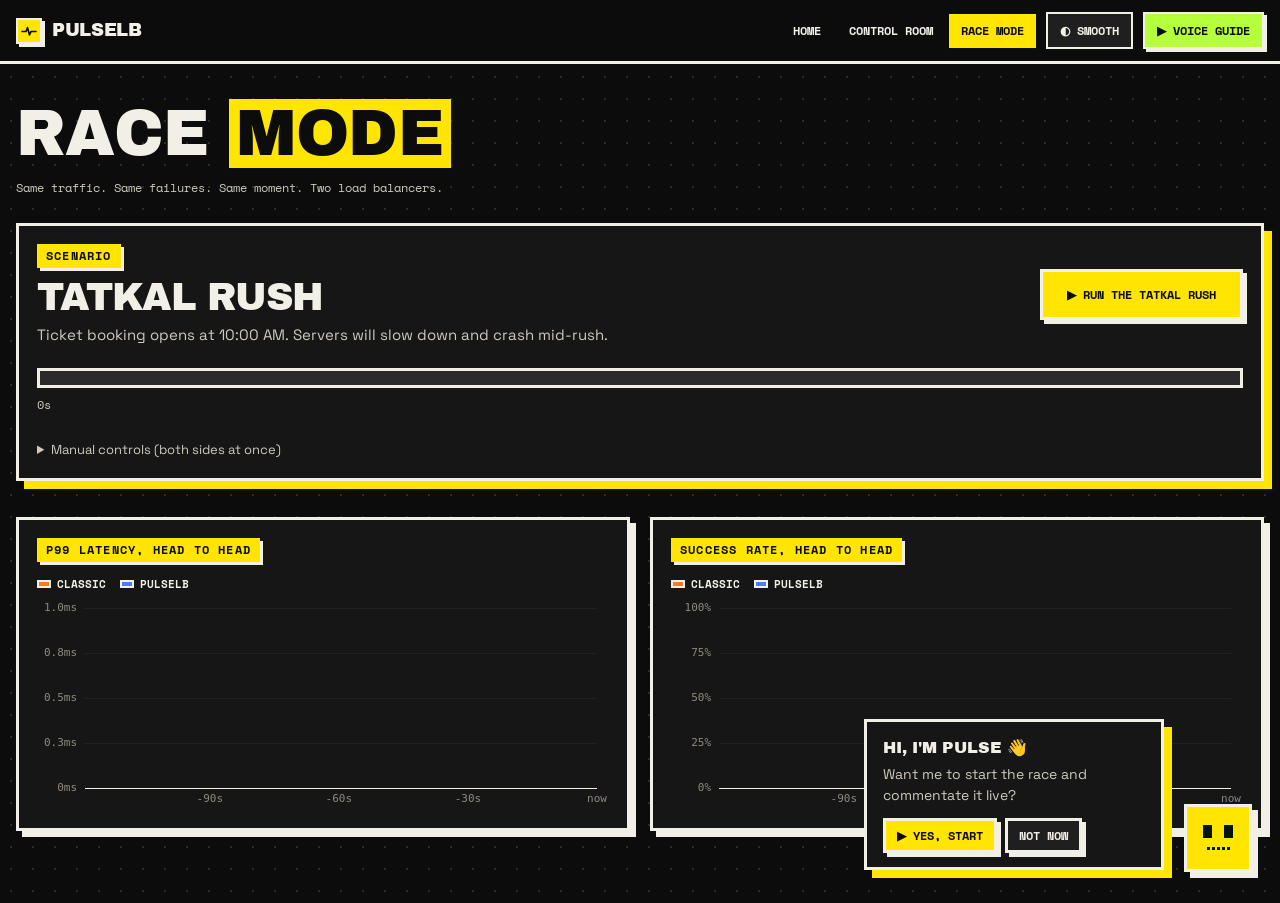
==== commit 25c68b04: "Add dark brutalist skin (default) with a BRUTAL / SMOOTH toggle brutal.css restyles every page when " ====
--- a/internal/web/static/arena.html
+++ b/internal/web/static/arena.html
@@ -60,6 +60,15 @@
   .manual .row { margin-top: 10px; }
   @media (max-width: 560px) { .score { font-size: 12px; } .score th, .score td { padding: 8px 4px; } }
 </style>
+<link rel="stylesheet" href="brutal.css">
+<script>
+  // Pick the skin before first paint: brutal by default, remembered per browser.
+  (function () {
+    var s = "brutal";
+    try { s = localStorage.getItem("pulselb-skin") || s; } catch (e) {}
+    document.documentElement.dataset.skin = s;
+  })();
+</script>
 </head>
 <body data-page="arena">
 <nav class="topnav">
--- a/internal/web/static/common.css
+++ b/internal/web/static/common.css
@@ -1,5 +1,5 @@
 /* PulseLB — dark "mission control" theme with motion. */
-@import url("https://fonts.googleapis.com/css2?family=Space+Grotesk:wght@400;500;600;700&family=JetBrains+Mono:wght@400;500;700&display=swap");
+@import url("https://fonts.googleapis.com/css2?family=Space+Grotesk:wght@400;500;600;700&family=JetBrains+Mono:wght@400;500;700&family=Archivo+Black&family=Space+Mono:wght@400;700&display=swap");
 
 :root {
   color-scheme: dark;
@@ -35,6 +35,17 @@
   --serious: var(--pink);
   --critical: var(--red);
 
+  /* knobs read by the canvas drawings (charts, hero simulation) */
+  --chart-glow: 10;
+  --chart-line: 2;
+  --sim-ok: var(--mint);
+  --sim-a: var(--blue);
+  --sim-warn: var(--amber);
+  --sim-bad: var(--red);
+  --sim-node: var(--mint);
+  --sim-radius: 10;
+  --sim-glow: 1;
+
   --radius: 16px;
   --radius-sm: 10px;
   --glow: 0 0 0 1px rgba(61, 220, 151, .35), 0 0 32px -6px rgba(61, 220, 151, .45);
@@ -45,7 +56,7 @@
 }
 
 * { box-sizing: border-box; }
-html { scroll-behavior: smooth; }
+html { scroll-behavior: smooth; overflow-x: hidden; }
 body {
   margin: 0;
   background: var(--bg);
--- a/internal/web/static/brutal.css
+++ b/internal/web/static/brutal.css
@@ -0,0 +1,333 @@
+/* PulseLB — "brutal" skin: dark neo-brutalism.
+   Thick off-white borders, hard offset shadows, square corners, poster type,
+   flat acid colour blocks. Active when <html data-skin="brutal">; loaded
+   after each page's own styles so it wins the cascade. */
+
+html[data-skin="brutal"] {
+  --bg: #0c0c0c;
+  --bg-2: #111111;
+  --surface: #161616;
+  --surface-2: #1f1f1f;
+  --surface-3: #2b2b2b;
+  --line: #f2efe6;
+  --line-2: #f2efe6;
+  --ink: #f2efe6;
+  --ink-2: #cfcabd;
+  --muted: #8f8a7e;
+  --grid: rgba(242, 239, 230, .06);
+  --axis: #f2efe6;
+
+  --yellow: #ffe500;
+  --lime: #b6ff3b;
+  --pink: #ff3e8a;
+  --blue: #4d7cff;
+  --orange: #ff7a1a;
+  --red: #ff3b3b;
+  --amber: #ffb000;
+  --mint: var(--lime);
+
+  --accent: var(--yellow);
+  --series-1: var(--blue);
+  --series-2: var(--orange);
+  --series-3: var(--lime);
+  --good: var(--lime);
+  --good-ink: var(--lime);
+  --warning: var(--amber);
+  --serious: var(--pink);
+  --critical: var(--red);
+
+  --bw: 3px;
+  --hard: 6px 6px 0 var(--ink);
+  --hard-sm: 4px 4px 0 var(--ink);
+  --radius: 0;
+  --radius-sm: 0;
+  --display: "Archivo Black", "Arial Black", Impact, sans-serif;
+  --mono: "Space Mono", Consolas, "Courier New", monospace;
+
+  --chart-glow: 0;
+  --chart-line: 3;
+  --sim-ok: var(--lime);
+  --sim-a: var(--blue);
+  --sim-warn: var(--yellow);
+  --sim-bad: var(--red);
+  --sim-node: var(--yellow);
+  --sim-radius: 0;
+  --sim-glow: 0;
+}
+
+/* ---- page ---- */
+[data-skin="brutal"] body { background: var(--bg); }
+[data-skin="brutal"] body::before {
+  background-image: radial-gradient(rgba(242, 239, 230, .14) 1.2px, transparent 1.2px);
+  background-size: 22px 22px;
+  mask-image: none; -webkit-mask-image: none;
+}
+[data-skin="brutal"] body::after { display: none; }
+[data-skin="brutal"] ::selection { background: var(--yellow); color: #0c0c0c; }
+[data-skin="brutal"] h1, [data-skin="brutal"] h3 { font-family: var(--display); font-weight: 400; text-transform: uppercase; letter-spacing: -0.01em; }
+[data-skin="brutal"] h2 {
+  font-family: var(--mono); font-weight: 700; font-size: 12px; letter-spacing: .1em; text-transform: uppercase;
+  background: var(--yellow); color: #0c0c0c; padding: 3px 9px; box-shadow: 3px 3px 0 var(--ink);
+}
+[data-skin="brutal"] h2::before { display: none; }
+[data-skin="brutal"] code { border-radius: 0; border: 2px solid var(--ink); background: var(--yellow); color: #0c0c0c; }
+
+/* ---- navigation ---- */
+[data-skin="brutal"] .topnav { background: #0c0c0c; backdrop-filter: none; -webkit-backdrop-filter: none; border-bottom: 3px solid var(--ink); }
+[data-skin="brutal"] .topnav .logo { font-family: var(--display); font-weight: 400; text-transform: uppercase; }
+[data-skin="brutal"] .topnav .logo .pulse { border-radius: 0; background: var(--yellow); border: 2px solid var(--ink); box-shadow: 3px 3px 0 var(--ink); }
+[data-skin="brutal"] .topnav .links a, [data-skin="brutal"] .topnav .links button {
+  border-radius: 0; font-family: var(--mono); font-weight: 700; font-size: 12px; text-transform: uppercase; color: var(--ink);
+}
+[data-skin="brutal"] .topnav .links a:hover { background: var(--ink); color: #0c0c0c; }
+[data-skin="brutal"] .topnav .links a.here { background: var(--yellow); color: #0c0c0c; }
+[data-skin="brutal"] .topnav .links .guide-btn { background: var(--lime); color: #0c0c0c; border: 2px solid var(--ink); box-shadow: 3px 3px 0 var(--ink); }
+[data-skin="brutal"] .topnav .links .guide-btn:hover { background: var(--yellow); transform: translate(-2px, -2px); box-shadow: 5px 5px 0 var(--ink); }
+[data-skin="brutal"] .skin-btn { font-family: var(--mono); }
+
+[data-skin="brutal"] .brand h1 { font-size: clamp(34px, 5.4vw, 64px); line-height: .95; }
+[data-skin="brutal"] .brand h1 .muted { color: #0c0c0c; background: var(--yellow); padding: 0 .12em; }
+[data-skin="brutal"] .tag { font-family: var(--mono); font-size: 12px; }
+
+/* ---- blocks ---- */
+[data-skin="brutal"] .card {
+  background: var(--surface);
+  border: 3px solid var(--ink);
+  box-shadow: var(--hard);
+  border-radius: 0;
+  transition: transform .15s, box-shadow .15s, background .2s;
+}
+[data-skin="brutal"] .card:hover { border-color: var(--ink); transform: translate(-2px, -2px); box-shadow: 8px 8px 0 var(--ink); }
+[data-skin="brutal"] .card::after { display: none; }
+[data-skin="brutal"] .grid { gap: 20px; }
+
+[data-skin="brutal"] button, [data-skin="brutal"] select, [data-skin="brutal"] .btn {
+  font-family: var(--mono); font-weight: 700; font-size: 12px; text-transform: uppercase;
+  color: var(--ink); background: var(--surface-2);
+  border: 3px solid var(--ink); border-radius: 0; box-shadow: var(--hard-sm);
+  transition: transform .08s, box-shadow .08s, background .12s, color .12s;
+}
+[data-skin="brutal"] select { text-transform: none; }
+[data-skin="brutal"] button:hover, [data-skin="brutal"] .btn:hover { background: var(--yellow); color: #0c0c0c; border-color: var(--ink); }
+[data-skin="brutal"] button:active, [data-skin="brutal"] .btn:active { transform: translate(4px, 4px); box-shadow: 0 0 0 var(--ink); }
+[data-skin="brutal"] button:focus-visible, [data-skin="brutal"] .btn:focus-visible, [data-skin="brutal"] a:focus-visible, [data-skin="brutal"] select:focus-visible { outline: 3px solid var(--pink); outline-offset: 3px; }
+[data-skin="brutal"] button.primary, [data-skin="brutal"] .btn.primary { background: var(--yellow); color: #0c0c0c; box-shadow: var(--hard-sm); }
+[data-skin="brutal"] button.primary:hover, [data-skin="brutal"] .btn.primary:hover { background: var(--lime); transform: none; }
+[data-skin="brutal"] button.on { background: var(--ink); color: #0c0c0c; border-color: var(--ink); }
+[data-skin="brutal"] button.danger:hover { background: var(--red); color: #0c0c0c; }
+
+[data-skin="brutal"] .seg { border: 3px solid var(--ink); border-radius: 0; padding: 0; gap: 0; background: var(--surface-2); box-shadow: var(--hard-sm); }
+[data-skin="brutal"] .seg button { border: 0; box-shadow: none; border-radius: 0; color: var(--ink); }
+[data-skin="brutal"] .seg button + button { border-left: 3px solid var(--ink); }
+[data-skin="brutal"] .seg button:active { transform: none; }
+[data-skin="brutal"] .seg button.on { background: var(--yellow); color: #0c0c0c; box-shadow: none; }
+
+/* ---- tiles ---- */
+[data-skin="brutal"] .tile::before { display: none; }
+[data-skin="brutal"] .tile .label { font-family: var(--mono); font-weight: 700; text-transform: uppercase; font-size: 11px; letter-spacing: .06em; }
+[data-skin="brutal"] .tile .value { font-family: var(--display); font-weight: 400; letter-spacing: -0.02em; }
+[data-skin="brutal"] .tile .sub { font-family: var(--mono); font-size: 11px; }
+[data-skin="brutal"] .tile:nth-child(1) { background: var(--yellow); }
+[data-skin="brutal"] .tile:nth-child(2) { background: var(--lime); }
+[data-skin="brutal"] .tile:nth-child(1) *, [data-skin="brutal"] .tile:nth-child(2) * { color: #0c0c0c !important; }
+[data-skin="brutal"] .tile .value.bump { animation: bumpB .45s ease-out; }
+@keyframes bumpB { 30% { transform: translateY(-3px) rotate(-1deg); } }
+
+/* ---- status ---- */
+[data-skin="brutal"] .status { font-family: var(--mono); font-weight: 700; text-transform: uppercase; font-size: 11px; }
+[data-skin="brutal"] .status::before { width: 10px; height: 10px; border-radius: 0; border: 2px solid var(--ink); box-shadow: none; animation: none; }
+[data-skin="brutal"] .status.healthy::before { animation: blinkSq 1.6s steps(1) infinite; }
+@keyframes blinkSq { 50% { background: transparent; } }
+
+/* ---- charts, journal, bars ---- */
+[data-skin="brutal"] .legend { font-family: var(--mono); font-weight: 700; text-transform: uppercase; font-size: 11px; color: var(--ink); }
+[data-skin="brutal"] .legend i { height: 8px; border-radius: 0; border: 2px solid var(--ink); box-shadow: none; }
+[data-skin="brutal"] .tip { border-radius: 0; border: 3px solid var(--ink); box-shadow: var(--hard-sm); backdrop-filter: none; background: var(--surface); font-family: var(--mono); }
+[data-skin="brutal"] .journal li { border-top: 2px dashed rgba(242, 239, 230, .35); }
+[data-skin="brutal"] .journal li:first-child { border-top: 0; }
+[data-skin="brutal"] .journal .ic { border-radius: 0; border: 2px solid var(--ink); }
+[data-skin="brutal"] .journal .good .ic { background: var(--lime); color: #0c0c0c; }
+[data-skin="brutal"] .journal .warn .ic { background: var(--yellow); color: #0c0c0c; }
+[data-skin="brutal"] .journal .crit .ic { background: var(--red); color: #0c0c0c; }
+[data-skin="brutal"] .journal time { font-family: var(--mono); }
+[data-skin="brutal"] .journal li.fresh { animation: slamIn .45s cubic-bezier(.2, 1.4, .4, 1); }
+@keyframes slamIn { from { transform: translateX(-24px); background: var(--yellow); color: #0c0c0c; } }
+[data-skin="brutal"] .bar { border-radius: 0; border: 2px solid var(--ink); height: 12px; gap: 0; background: var(--surface-3); }
+[data-skin="brutal"] .bar > div { border-radius: 0; }
+[data-skin="brutal"] .bar > div + div { border-left: 2px solid var(--ink); }
+
+/* ======================= landing page ======================= */
+[data-skin="brutal"] .eyebrow { border-radius: 0; border: 2px solid var(--ink); background: var(--surface-2); font-family: var(--mono); font-weight: 700; text-transform: uppercase; font-size: 11px; color: var(--ink); box-shadow: 3px 3px 0 var(--ink); }
+[data-skin="brutal"] .eyebrow .dot { border-radius: 0; background: var(--lime); box-shadow: none; }
+[data-skin="brutal"] .huge { font-family: var(--display); font-weight: 400; text-transform: uppercase; font-size: clamp(44px, 7.4vw, 104px); line-height: 1.06; letter-spacing: -0.03em; }
+[data-skin="brutal"] .grad {
+  color: #0c0c0c; -webkit-text-fill-color: #0c0c0c;
+  background: linear-gradient(var(--yellow), var(--yellow)) left / 0% 100% no-repeat;
+  -webkit-background-clip: border-box; background-clip: border-box;
+  padding: 0 .1em; box-decoration-break: clone; -webkit-box-decoration-break: clone;
+  animation: marker 1s .5s cubic-bezier(.7, 0, .2, 1) forwards;
+}
+@keyframes marker { to { background-size: 100% 100%; } }
+[data-skin="brutal"] .lede { color: var(--ink-2); }
+[data-skin="brutal"] .cta .btn { box-shadow: var(--hard); padding: 14px 18px; }
+[data-skin="brutal"] .live { font-family: var(--mono); text-transform: uppercase; font-size: 11px; }
+[data-skin="brutal"] .live::before { border-radius: 0; }
+[data-skin="brutal"] .sim-card { box-shadow: 10px 10px 0 var(--yellow); }
+[data-skin="brutal"] .sim-card:hover { box-shadow: 12px 12px 0 var(--yellow); }
+[data-skin="brutal"] .sim-head { border-bottom: 3px solid var(--ink); font-family: var(--mono); font-weight: 700; text-transform: uppercase; font-size: 11px; color: var(--ink); background: var(--surface-2); }
+[data-skin="brutal"] .sim-head .dots i { border-radius: 0; border: 2px solid var(--ink); }
+[data-skin="brutal"] .sim-head .dots i:nth-child(1) { background: var(--red); }
+[data-skin="brutal"] .sim-head .dots i:nth-child(2) { background: var(--yellow); }
+[data-skin="brutal"] .sim-head .dots i:nth-child(3) { background: var(--lime); }
+[data-skin="brutal"] .sim-head .rec::before { border-radius: 0; }
+[data-skin="brutal"] .sim-cap { border-top: 3px solid var(--ink); font-family: var(--mono); font-weight: 700; font-size: 13px; }
+[data-skin="brutal"] .sim-cap::before { border-radius: 0; box-shadow: none; border: 2px solid var(--ink); width: 12px; height: 12px; }
+[data-skin="brutal"] .ecg path { stroke: var(--yellow); stroke-width: 4; filter: none; }
+[data-skin="brutal"] .ecg path.ghost { stroke: rgba(242, 239, 230, .15); }
+[data-skin="brutal"] .stat b { font-family: var(--display); font-weight: 400; letter-spacing: -0.02em; }
+[data-skin="brutal"] .stat span { font-family: var(--mono); font-size: 12px; }
+[data-skin="brutal"] .stats .stat:nth-child(1) { background: var(--yellow); }
+[data-skin="brutal"] .stats .stat:nth-child(3) { background: var(--blue); }
+[data-skin="brutal"] .stats .stat:nth-child(1) *, [data-skin="brutal"] .stats .stat:nth-child(3) * { color: #0c0c0c !important; }
+[data-skin="brutal"] .h2big { font-family: var(--display); font-weight: 400; text-transform: uppercase; letter-spacing: -0.02em; line-height: 1; }
+[data-skin="brutal"] .h2big .soft { color: var(--yellow); }
+[data-skin="brutal"] .pain .ico, [data-skin="brutal"] .feat-card .ico {
+  border-radius: 0; border: 3px solid var(--ink); box-shadow: 3px 3px 0 var(--ink); background: rgb(var(--rgb, 255, 229, 0)); color: #0c0c0c;
+}
+[data-skin="brutal"] .pain:nth-child(1) { --rgb: 255, 176, 0; }
+[data-skin="brutal"] .pain:nth-child(2) { --rgb: 255, 59, 59; }
+[data-skin="brutal"] .pain:nth-child(3) { --rgb: 77, 124, 255; }
+[data-skin="brutal"] .feat-card:nth-child(3n+1) .ico { background: var(--yellow); }
+[data-skin="brutal"] .feat-card:nth-child(3n+2) .ico { background: var(--lime); }
+[data-skin="brutal"] .feat-card:nth-child(3n) .ico { background: var(--pink); }
+[data-skin="brutal"] .feat-card:hover { box-shadow: 8px 8px 0 var(--yellow); }
+[data-skin="brutal"] .flow::before { background: repeating-linear-gradient(90deg, var(--yellow) 0 14px, transparent 14px 24px); height: 4px; background-size: 48px 4px; }
+[data-skin="brutal"] .flow .n { border-radius: 0; border: 3px solid var(--ink); background: var(--yellow); color: #0c0c0c; box-shadow: 4px 4px 0 var(--ink); font-family: var(--display); font-weight: 400; }
+[data-skin="brutal"] .flow .st:hover .n { transform: rotate(-6deg); }
+[data-skin="brutal"] .flow .n { transition: transform .2s; }
+[data-skin="brutal"] .journal-quote { background: var(--yellow); }
+[data-skin="brutal"] .journal-quote * { color: #0c0c0c !important; }
+[data-skin="brutal"] .journal-quote .ic { border-radius: 0; border: 3px solid #0c0c0c; background: #0c0c0c; color: var(--yellow) !important; }
+[data-skin="brutal"] .journal-quote .t::after { color: #0c0c0c; }
+[data-skin="brutal"] .vsbar { font-family: var(--mono); font-weight: 700; }
+[data-skin="brutal"] .vsbar .track { border-radius: 0; height: 16px; border: 2px solid var(--ink); background: var(--surface-3); }
+[data-skin="brutal"] .vsbar .fill { border-radius: 0; box-shadow: none !important; }
+[data-skin="brutal"] .vsbar.c .fill { background: var(--orange); }
+[data-skin="brutal"] .vsbar.p .fill { background: repeating-linear-gradient(45deg, var(--lime) 0 8px, #9fe32a 8px 16px); }
+[data-skin="brutal"] .step .k { font-family: var(--mono); font-weight: 700; text-transform: uppercase; color: var(--yellow); }
+[data-skin="brutal"] .step pre { border-radius: 0; border: 3px solid var(--ink); background: #0c0c0c; color: var(--lime); }
+[data-skin="brutal"] footer { border-top: 3px solid var(--ink); font-family: var(--mono); text-transform: uppercase; font-size: 12px; color: var(--ink-2); }
+
+/* marquee strip (landing) */
+.marquee { display: none; }
+[data-skin="brutal"] .marquee {
+  display: block; overflow: hidden; margin: 60px -16px 0;
+  background: var(--yellow); color: #0c0c0c; border-top: 3px solid var(--ink); border-bottom: 3px solid var(--ink);
+  transform: rotate(-1.2deg);
+}
+[data-skin="brutal"] .marquee div { display: inline-block; white-space: nowrap; padding: 12px 0; font-family: var(--display); font-size: 22px; text-transform: uppercase; animation: slide 30s linear infinite; }
+@keyframes slide { to { transform: translateX(-50%); } }
+[data-skin="brutal"] .ecg { display: none; }
+
+/* ======================= control room ======================= */
+[data-skin="brutal"] .traffic { background: var(--surface); box-shadow: 6px 6px 0 var(--yellow); }
+[data-skin="brutal"] .be .name { font-family: var(--display); font-weight: 400; text-transform: uppercase; }
+[data-skin="brutal"] .be .badge { border-radius: 0; border: 2px solid var(--ink); background: var(--blue); color: #0c0c0c; font-family: var(--mono); font-weight: 700; text-transform: uppercase; }
+[data-skin="brutal"] .be .bar > div { background: var(--lime) !important; box-shadow: none; }
+[data-skin="brutal"] .be .stats b { font-family: var(--mono); font-weight: 700; }
+[data-skin="brutal"] .be .stats span { font-family: var(--mono); text-transform: uppercase; font-size: 10px; }
+[data-skin="brutal"] .be.down { background: #2a0d0d; box-shadow: 6px 6px 0 var(--red); border-color: var(--red); animation: shake .4s; }
+[data-skin="brutal"] .be.ejected { box-shadow: 6px 6px 0 var(--pink); }
+[data-skin="brutal"] .be.warming { box-shadow: 6px 6px 0 var(--amber); }
+@keyframes shake { 25% { transform: translateX(-4px); } 75% { transform: translateX(4px); } }
+[data-skin="brutal"] .chip { border-radius: 0; border: 2px solid var(--ink); background: var(--pink); color: #0c0c0c; font-family: var(--mono); font-weight: 700; text-transform: uppercase; }
+[data-skin="brutal"] .feat { border-top: 2px dashed rgba(242, 239, 230, .35); }
+[data-skin="brutal"] .feat b { font-family: var(--display); font-weight: 400; text-transform: uppercase; font-size: 14px; }
+[data-skin="brutal"] .switch { width: 56px; height: 28px; border-radius: 0; border: 3px solid var(--ink); box-shadow: 3px 3px 0 var(--ink); background: var(--surface-3); }
+[data-skin="brutal"] .switch::after { border-radius: 0; top: 2px; left: 2px; width: 18px; height: 18px; background: var(--ink); }
+[data-skin="brutal"] .switch.on { background: var(--lime); box-shadow: 3px 3px 0 var(--ink); }
+[data-skin="brutal"] .switch.on::after { left: 30px; background: #0c0c0c; }
+[data-skin="brutal"] .lane b { font-family: var(--display); font-weight: 400; text-transform: uppercase; }
+[data-skin="brutal"] .lane .nums { font-family: var(--mono); font-weight: 700; }
+[data-skin="brutal"] .offline { border-radius: 0; border: 3px solid var(--ink); background: var(--red); color: #0c0c0c; font-family: var(--mono); font-weight: 700; }
+
+/* ======================= race mode ======================= */
+[data-skin="brutal"] .scenario { background: var(--surface); box-shadow: 8px 8px 0 var(--yellow); }
+[data-skin="brutal"] .stage-title { font-family: var(--display); font-weight: 400; text-transform: uppercase; }
+[data-skin="brutal"] .progress { border-radius: 0; height: 20px; border: 3px solid var(--ink); background: var(--surface-3); }
+[data-skin="brutal"] .progress .fill { border-radius: 0; box-shadow: none; background: repeating-linear-gradient(45deg, var(--yellow) 0 10px, #0c0c0c 10px 20px); background-size: 28px 28px; animation: stripes .8s linear infinite; }
+@keyframes stripes { to { background-position: 28px 0; } }
+[data-skin="brutal"] .progress .fill::after { display: none; }
+[data-skin="brutal"] .progress .tick { width: 3px; height: 28px; top: -7px; border-radius: 0; background: var(--ink); }
+[data-skin="brutal"] .stages span { border-radius: 0; border: 2px solid var(--ink); font-family: var(--mono); font-weight: 700; text-transform: uppercase; font-size: 11px; }
+[data-skin="brutal"] .stages span.done { text-decoration: line-through; }
+[data-skin="brutal"] .stages span.now { background: var(--yellow); color: #0c0c0c; border-color: var(--ink); box-shadow: 3px 3px 0 var(--ink); }
+[data-skin="brutal"] .side::before { display: none; }
+[data-skin="brutal"] .side.classic { box-shadow: 6px 6px 0 var(--orange); }
+[data-skin="brutal"] .side.pulse { box-shadow: 6px 6px 0 var(--blue); }
+[data-skin="brutal"] .side-head { margin: -18px -18px 14px; padding: 12px 18px; border-bottom: 3px solid var(--ink); background: var(--side); }
+[data-skin="brutal"] .side-head, [data-skin="brutal"] .side-head * { color: #0c0c0c !important; }
+[data-skin="brutal"] .side-head h3::before { display: none; }
+[data-skin="brutal"] .mini div { border-radius: 0; border: 2px solid var(--ink); }
+[data-skin="brutal"] .mini span { font-family: var(--mono); font-weight: 700; text-transform: uppercase; font-size: 10px; }
+[data-skin="brutal"] .mini b { font-family: var(--display); font-weight: 400; }
+[data-skin="brutal"] .pill { border-radius: 0; border: 2px solid var(--ink); font-family: var(--mono); }
+[data-skin="brutal"] .scorecard { box-shadow: 10px 10px 0 var(--lime); }
+[data-skin="brutal"] .score th, [data-skin="brutal"] .score td { border-top: 2px solid var(--ink); }
+[data-skin="brutal"] .score thead th { font-family: var(--mono); }
+[data-skin="brutal"] .score thead th.c { background: var(--orange); color: #0c0c0c; }
+[data-skin="brutal"] .score thead th.p { background: var(--blue); color: #0c0c0c; }
+[data-skin="brutal"] .score td.win { background: var(--lime); color: #0c0c0c; text-shadow: none; }
+[data-skin="brutal"] .verdict { font-family: var(--display); font-weight: 400; text-transform: uppercase; color: var(--ink); -webkit-text-fill-color: var(--ink); background: none; line-height: 1.05; }
+
+/* ======================= Pulse, the guide ======================= */
+[data-skin="brutal"] #pg-bot::before { display: none; }
+[data-skin="brutal"] #pg-bot::after { border-radius: 0; border: 3px solid var(--yellow); }
+[data-skin="brutal"] #pg-bot:hover { transform: translate(-2px, -2px); }
+[data-skin="brutal"] .orb {
+  border-radius: 0; width: 68px; height: 68px;
+  background: var(--yellow); border: 3px solid var(--ink); box-shadow: 6px 6px 0 var(--ink);
+}
+[data-skin="brutal"] .orb .eyes i { border-radius: 0; width: 9px; height: 13px; }
+[data-skin="brutal"] .orb .mouth i { border-radius: 0; }
+[data-skin="brutal"] #pg-panel {
+  border-radius: 0; border: 3px solid var(--ink); background: var(--surface);
+  backdrop-filter: none; -webkit-backdrop-filter: none;
+  box-shadow: 10px 10px 0 var(--yellow);
+}
+[data-skin="brutal"] #pg-panel .pg-head { background: var(--yellow); border-bottom: 3px solid var(--ink); }
+[data-skin="brutal"] #pg-panel .pg-head, [data-skin="brutal"] #pg-panel .pg-head * { color: #0c0c0c; }
+[data-skin="brutal"] #pg-panel .pg-who { font-family: var(--display); text-transform: uppercase; font-weight: 400; }
+[data-skin="brutal"] #pg-panel .pg-who small { font-family: var(--mono); font-weight: 700; color: #0c0c0c; }
+[data-skin="brutal"] #pg-panel .pg-mini { border-radius: 0; background: #0c0c0c; box-shadow: none; }
+[data-skin="brutal"] #pg-panel .pg-wave i { background: #0c0c0c; border-radius: 0; box-shadow: none !important; width: 4px; }
+[data-skin="brutal"] #pg-panel .pg-x { box-shadow: none; border: 0; background: transparent; }
+[data-skin="brutal"] #pg-panel .pg-x:hover { background: #0c0c0c; color: var(--yellow); }
+[data-skin="brutal"] #pg-panel .pg-title { font-family: var(--display); font-weight: 400; text-transform: uppercase; color: var(--yellow); }
+[data-skin="brutal"] #pg-panel .pg-text span { border-radius: 0; }
+[data-skin="brutal"] #pg-panel .pg-text span.now { background: var(--yellow); color: #0c0c0c; box-shadow: 0 0 0 2px var(--yellow); }
+[data-skin="brutal"] #pg-panel .pg-progress { height: 6px; border-top: 3px solid var(--ink); }
+[data-skin="brutal"] #pg-panel .pg-progress div { background: var(--lime); box-shadow: none; }
+[data-skin="brutal"] #pg-panel .pg-ctrl, [data-skin="brutal"] #pg-panel .pg-ask { border-top: 3px solid var(--ink); }
+[data-skin="brutal"] #pg-panel .pg-ask input { border-radius: 0; border: 3px solid var(--ink); background: #0c0c0c; font-family: var(--mono); }
+[data-skin="brutal"] #pg-panel .pg-chips button { border-radius: 0; text-transform: none; box-shadow: 2px 2px 0 var(--ink); border-width: 2px; }
+[data-skin="brutal"] #pg-spot {
+  border-radius: 0; border: 4px solid var(--yellow);
+  box-shadow: 0 0 0 9999px rgba(12, 12, 12, .78);
+}
+[data-skin="brutal"] #pg-spot.pulse { animation: spotIn .3s ease-out, flashB 1s steps(1) infinite; }
+@keyframes flashB { 50% { border-color: var(--pink); } }
+[data-skin="brutal"] #pg-spot .pg-label { border-radius: 0; background: var(--yellow); border: 3px solid var(--ink); font-family: var(--display); font-weight: 400; text-transform: uppercase; box-shadow: 4px 4px 0 var(--ink); }
+[data-skin="brutal"] #pg-hello { border-radius: 0; border: 3px solid var(--ink); background: var(--surface); backdrop-filter: none; box-shadow: 8px 8px 0 var(--yellow); }
+[data-skin="brutal"] #pg-hello b { font-family: var(--display); font-weight: 400; text-transform: uppercase; }
+
+@media (prefers-reduced-motion: reduce) {
+  [data-skin="brutal"] .grad { background-size: 100% 100%; animation: none; }
+  [data-skin="brutal"] .marquee div, [data-skin="brutal"] .progress .fill { animation: none; }
+}
+
+/* spacing + toggle */
+[data-skin="brutal"] .brand .tag { display: block; margin-top: 14px; }
+[data-skin="brutal"] .topnav .links .skin-btn { border: 2px solid var(--ink); background: var(--surface-2); margin-left: 6px; }
+[data-skin="brutal"] .topnav .links .skin-btn:hover { background: var(--pink); color: #0c0c0c; }
+.topnav .links .skin-btn { border: 1px solid var(--line-2); }
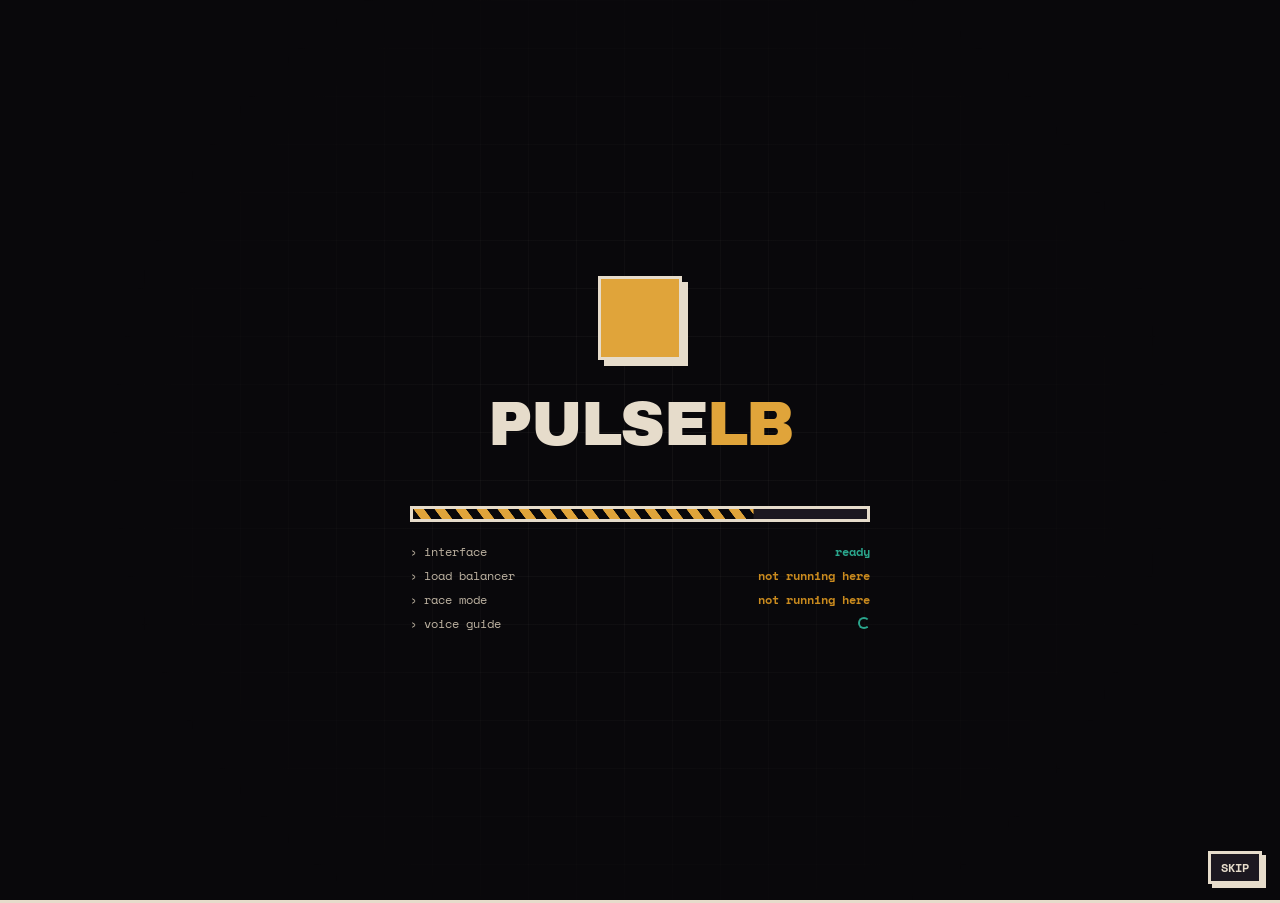
==== commit fceca195: "Loading screen, more home-page motion, smoother voice guide Loading screen (every page): animated lo" ====
--- a/internal/web/static/arena.html
+++ b/internal/web/static/arena.html
@@ -60,6 +60,7 @@
   .manual .row { margin-top: 10px; }
   @media (max-width: 560px) { .score { font-size: 12px; } .score th, .score td { padding: 8px 4px; } }
 </style>
+<link rel="stylesheet" href="motion.css">
 <link rel="stylesheet" href="brutal.css">
 <script>
   // Pick the skin before first paint: brutal by default, remembered per browser.
@@ -67,10 +68,24 @@
     var s = "brutal";
     try { s = localStorage.getItem("pulselb-skin") || s; } catch (e) {}
     document.documentElement.dataset.skin = s;
+    document.documentElement.classList.add("booting");
   })();
 </script>
 </head>
 <body data-page="arena">
+<div id="boot" role="status" aria-label="Loading PulseLB">
+  <div class="boot-inner">
+    <div class="boot-mark"><span class="ring"></span><span class="ring"></span><span class="ring"></span>
+      <div class="core"><svg viewBox="0 0 64 32" aria-hidden="true"><path d="M2 16h14l5-12 9 26 7-20 4 6h21"/></svg></div>
+    </div>
+    <div class="boot-word"><span style="--i:0">P</span><span style="--i:1">u</span><span style="--i:2">l</span><span style="--i:3">s</span><span style="--i:4">e</span><span style="--i:5">L</span><span style="--i:6">B</span></div>
+    <div class="boot-sub">self-healing load balancer</div>
+    <div class="boot-bar"><i></i></div>
+    <ul class="boot-log"></ul>
+  </div>
+  <button class="boot-skip" type="button">Skip</button>
+</div>
+
 <nav class="topnav">
   <a class="logo" href="index.html"><span class="pulse" aria-hidden="true"></span>PulseLB</a>
   <div class="links">
@@ -128,6 +143,7 @@
   </div>
 </div>
 <script src="common.js"></script>
+<script src="motion.js"></script>
 <script src="arena.js"></script>
 <script src="guide.js"></script>
 </body>
--- a/internal/web/static/common.css
+++ b/internal/web/static/common.css
@@ -81,6 +81,7 @@
     radial-gradient(40% 35% at 20% 10%, rgba(61, 220, 151, .10), transparent 70%),
     radial-gradient(35% 30% at 85% 20%, rgba(91, 157, 255, .10), transparent 70%);
   animation: drift 26s ease-in-out infinite alternate;
+  will-change: transform;
 }
 @keyframes drift { to { transform: translate3d(4%, 6%, 0) rotate(4deg); } }
 ::selection { background: rgba(61, 220, 151, .35); }
--- a/internal/web/static/guide.css
+++ b/internal/web/static/guide.css
@@ -98,16 +98,25 @@
 
 /* ---- spotlight ---- */
 #pg-spot {
-  position: fixed; z-index: 990; pointer-events: none; display: none;
+  position: fixed; left: 0; top: 0; z-index: 990; pointer-events: none; display: none;
   border-radius: 18px;
   border: 2px solid var(--mint);
-  box-shadow: 0 0 34px 4px rgba(61, 220, 151, .55), 0 0 0 9999px rgba(3, 5, 10, .72);
-  transition: left .5s cubic-bezier(.2, .8, .2, 1), top .5s cubic-bezier(.2, .8, .2, 1), width .5s cubic-bezier(.2, .8, .2, 1), height .5s cubic-bezier(.2, .8, .2, 1);
+  /* The dim overlay is a static shadow: it is never animated, so moving
+     the spotlight costs a transform, not a full-screen repaint. */
+  box-shadow: 0 0 0 9999px rgba(3, 5, 10, .72);
+  will-change: transform;
+  transition: transform .45s cubic-bezier(.2, .8, .2, 1), width .45s cubic-bezier(.2, .8, .2, 1), height .45s cubic-bezier(.2, .8, .2, 1);
 }
-#pg-spot.on { display: block; animation: spotIn .5s ease-out; }
+#pg-spot.on { display: block; animation: spotIn .4s ease-out; }
 @keyframes spotIn { from { opacity: 0; } }
-#pg-spot.pulse { animation: spotIn .5s ease-out, breathe 2.4s ease-in-out infinite; }
-@keyframes breathe { 50% { box-shadow: 0 0 50px 10px rgba(61, 220, 151, .45), 0 0 0 9999px rgba(3, 5, 10, .72); } }
+/* glow ring: only its opacity animates, which the GPU handles cheaply */
+#pg-spot::before {
+  content: ""; position: absolute; inset: -3px; border-radius: inherit;
+  box-shadow: 0 0 34px 6px rgba(61, 220, 151, .55);
+  opacity: .5; will-change: opacity;
+}
+#pg-spot.pulse::before { animation: glowPulse 2.2s ease-in-out infinite; }
+@keyframes glowPulse { 50% { opacity: 1; } }
 #pg-spot .pg-label {
   position: absolute; left: 10px; top: -38px;
   background: var(--mint); color: #04140c; border-radius: 999px;
--- a/internal/web/static/motion.css
+++ b/internal/web/static/motion.css
@@ -0,0 +1,158 @@
+/* PulseLB — loading screen and extra motion (both skins).
+   Everything animates transform/opacity only, so it stays smooth. */
+
+/* ======================= loading screen ======================= */
+#boot {
+  position: fixed; inset: 0; z-index: 2000;
+  display: grid; place-items: center;
+  background: var(--bg);
+  transition: transform .8s cubic-bezier(.8, 0, .2, 1);
+  will-change: transform;
+}
+#boot::before {
+  /* moving grid behind the logo */
+  content: ""; position: absolute; inset: 0; pointer-events: none;
+  background-image:
+    linear-gradient(var(--grid) 1px, transparent 1px),
+    linear-gradient(90deg, var(--grid) 1px, transparent 1px);
+  background-size: 48px 48px;
+  animation: gridMove 3s linear infinite;
+  mask-image: radial-gradient(circle at 50% 50%, #000 0%, transparent 70%);
+  -webkit-mask-image: radial-gradient(circle at 50% 50%, #000 0%, transparent 70%);
+}
+@keyframes gridMove { to { background-position: 48px 48px; } }
+#boot::after {
+  /* the accent curtain that follows the screen off */
+  content: ""; position: absolute; left: 0; right: 0; top: 100%; height: 22vh;
+  background: var(--accent);
+}
+#boot.out { transform: translateY(-122%); }
+#boot.gone { display: none; }
+.boot-inner { position: relative; width: min(460px, calc(100vw - 48px)); text-align: center; }
+#boot.out .boot-inner { transform: scale(.94); opacity: 0; transition: transform .5s, opacity .4s; }
+
+.boot-mark { position: relative; width: 108px; height: 108px; margin: 0 auto 22px; display: grid; place-items: center; }
+.boot-mark .ring {
+  position: absolute; inset: 0; border-radius: 30px;
+  border: 2px solid var(--accent); opacity: 0;
+  animation: ringOut 1.6s cubic-bezier(.2, .6, .2, 1) infinite;
+}
+.boot-mark .ring:nth-child(2) { animation-delay: .53s; }
+.boot-mark .ring:nth-child(3) { animation-delay: 1.06s; }
+@keyframes ringOut { 0% { transform: scale(.6); opacity: .9; } 100% { transform: scale(1.6); opacity: 0; } }
+.boot-mark .core {
+  position: relative; width: 84px; height: 84px; border-radius: 24px;
+  background: linear-gradient(135deg, var(--mint), var(--blue));
+  box-shadow: 0 0 40px rgba(61, 220, 151, .5);
+  display: grid; place-items: center;
+  animation: corePop .7s cubic-bezier(.2, 1.5, .4, 1) both;
+}
+@keyframes corePop { from { transform: scale(.3) rotate(-30deg); opacity: 0; } }
+.boot-mark svg { width: 62px; height: 62px; overflow: visible; }
+.boot-mark svg path {
+  fill: none; stroke: #05070c; stroke-width: 4.5; stroke-linejoin: round; stroke-linecap: round;
+  stroke-dasharray: 120; stroke-dashoffset: 120;
+  animation: drawEcg 1.4s .25s ease-in-out infinite;
+}
+@keyframes drawEcg { 0% { stroke-dashoffset: 120; } 55%, 75% { stroke-dashoffset: 0; } 100% { stroke-dashoffset: -120; } }
+
+.boot-word { font-family: var(--display); font-weight: 700; font-size: clamp(34px, 7vw, 54px); letter-spacing: -0.03em; line-height: 1; display: flex; justify-content: center; }
+.boot-word span { display: inline-block; opacity: 0; transform: translateY(70%) rotate(8deg); animation: letterUp .6s cubic-bezier(.2, 1.3, .4, 1) forwards; animation-delay: calc(.25s + var(--i) * .06s); }
+@keyframes letterUp { to { opacity: 1; transform: none; } }
+.boot-word span:nth-child(n+6) { color: var(--accent); }
+.boot-sub { font-family: var(--mono); font-size: 12px; color: var(--muted); margin: 10px 0 22px; letter-spacing: .08em; text-transform: uppercase; opacity: 0; animation: fadeUp .6s .7s forwards; }
+
+.boot-bar { height: 6px; border-radius: 6px; background: var(--surface-3); overflow: hidden; }
+.boot-bar i {
+  display: block; height: 100%; width: 100%; border-radius: inherit;
+  background: linear-gradient(90deg, var(--blue), var(--mint));
+  transform: scaleX(var(--p, 0)); transform-origin: left; transition: transform .45s cubic-bezier(.2, .8, .2, 1);
+}
+.boot-log { list-style: none; margin: 18px 0 0; padding: 0; font-family: var(--mono); font-size: 12px; text-align: left; min-height: 96px; }
+.boot-log li { display: flex; justify-content: space-between; gap: 12px; padding: 3px 0; color: var(--ink-2); animation: logIn .35s cubic-bezier(.2, .8, .2, 1) both; }
+.boot-log li b { font-weight: 700; color: var(--good); white-space: nowrap; }
+.boot-log li.wait b { color: var(--muted); }
+.boot-log li.bad b { color: var(--warning); }
+.boot-log li.wait b::after { content: ""; display: inline-block; width: 8px; height: 8px; margin-left: 6px; border: 2px solid currentColor; border-right-color: transparent; border-radius: 50%; animation: spin .7s linear infinite; vertical-align: -1px; }
+@keyframes logIn { from { opacity: 0; transform: translateX(-10px); } }
+.boot-skip { position: absolute; right: 18px; bottom: 16px; font-size: 12px; padding: 5px 10px; }
+
+/* hold the page's own entrance animations until the loader lifts */
+html.booting .fade-up { animation-play-state: paused; }
+html.booting body { overflow: hidden; }
+
+/* ======================= scroll progress ======================= */
+.scroll-progress {
+  position: fixed; left: 0; top: 0; z-index: 60; height: 3px; width: 100%;
+  background: linear-gradient(90deg, var(--blue), var(--mint));
+  transform: scaleX(var(--sp, 0)); transform-origin: left; pointer-events: none;
+}
+
+/* ======================= home: floating shapes ======================= */
+.floaters { position: absolute; inset: 0; overflow: hidden; pointer-events: none; z-index: -1; }
+.floaters i {
+  position: absolute; left: var(--x); top: var(--y); width: var(--s); height: var(--s);
+  border-radius: 50%; border: 1.5px solid var(--c, rgba(61, 220, 151, .35));
+  translate: calc(var(--px, 0) * var(--z) * 1px) calc(var(--py, 0) * var(--z) * 1px);
+  transition: translate .6s cubic-bezier(.2, .8, .2, 1);
+  animation: bob var(--t, 9s) ease-in-out infinite alternate;
+}
+@keyframes bob { to { transform: translateY(-26px) rotate(40deg); } }
+.floaters i.sq { border-radius: 6px; }
+.floaters i.plus { border: 0; }
+.floaters i.plus::before, .floaters i.plus::after { content: ""; position: absolute; background: var(--c, rgba(91, 157, 255, .5)); border-radius: 1px; }
+.floaters i.plus::before { left: 45%; top: 0; bottom: 0; width: 10%; }
+.floaters i.plus::after { top: 45%; left: 0; right: 0; height: 10%; }
+#hero { position: relative; }
+
+/* ======================= home: headline + rotator ======================= */
+.split .w { display: inline-block; overflow: hidden; vertical-align: top; padding-bottom: .08em; margin-bottom: -.08em; }
+.split .w > span { display: inline-block; transform: translateY(105%); animation: wordUp .9s cubic-bezier(.2, .9, .2, 1) forwards; animation-delay: calc(.15s + var(--i) * .08s); }
+html.booting .split .w > span { animation-play-state: paused; }
+@keyframes wordUp { to { transform: none; } }
+.rotator { display: inline-flex; align-items: baseline; gap: 10px; margin-top: 18px; font-size: clamp(16px, 1.6vw, 19px); color: var(--ink-2); }
+.rotator .slot { position: relative; display: inline-block; height: 1.45em; overflow: hidden; vertical-align: bottom; max-width: 100%; }
+.rotator .slot span { position: absolute; left: 0; top: 0; white-space: nowrap; color: var(--accent); font-weight: 600; transform: translateY(110%); opacity: 0; transition: transform .55s cubic-bezier(.2, .9, .2, 1), opacity .4s; }
+.rotator .slot span.on { transform: none; opacity: 1; }
+.rotator .slot span.off { transform: translateY(-110%); opacity: 0; }
+
+/* ======================= tilt + magnetic ======================= */
+[data-tilt] { transform: perspective(900px) rotateX(var(--rx, 0deg)) rotateY(var(--ry, 0deg)); transition: transform .35s cubic-bezier(.2, .8, .2, 1); transform-style: preserve-3d; will-change: transform; }
+[data-magnetic] { transform: translate3d(var(--mx2, 0), var(--my2, 0), 0); transition: transform .25s cubic-bezier(.2, .8, .2, 1); }
+
+/* ======================= home: request packet through the flow ======================= */
+.flow .packet {
+  position: absolute; top: 21px; left: 4%; width: 14px; height: 14px; border-radius: 50%;
+  background: var(--accent); box-shadow: 0 0 16px var(--accent); z-index: 2;
+  animation: packet 6s cubic-bezier(.6, 0, .4, 1) infinite;
+}
+@keyframes packet {
+  0% { left: 4%; opacity: 0; } 4% { opacity: 1; }
+  92% { left: calc(96% - 14px); opacity: 1; } 100% { left: calc(96% - 14px); opacity: 0; }
+}
+.flow .st .n { animation: stepLit 6s infinite; animation-delay: calc(var(--i) * .92s); }
+@keyframes stepLit { 0%, 12% { transform: scale(1.12); filter: brightness(1.5); } 22%, 100% { transform: none; filter: none; } }
+@media (max-width: 900px) { .flow .packet { display: none; } }
+
+/* ======================= home: icons that move ======================= */
+.pain .ico { animation: iconBob 3.2s ease-in-out infinite; animation-delay: var(--d, 0s); }
+@keyframes iconBob { 50% { transform: translateY(-5px); } }
+.pain:hover .ico svg, .feat-card:hover .ico { animation: wiggle .5s ease-in-out; }
+@keyframes wiggle { 25% { transform: rotate(-12deg) scale(1.1); } 75% { transform: rotate(10deg) scale(1.1); } }
+.stat { animation: floatSlow 6s ease-in-out infinite; animation-delay: var(--d, 0s); }
+@keyframes floatSlow { 50% { transform: translateY(-4px); } }
+
+/* second marquee near the end of the page */
+.marquee.rev div { animation-direction: reverse; }
+
+@media (prefers-reduced-motion: reduce) {
+  #boot { display: none; }
+  .split .w > span, .rotator .slot span { transform: none; opacity: 1; animation: none; }
+  .floaters, .flow .packet { display: none; }
+  [data-tilt], [data-magnetic] { transform: none; }
+}
+
+/* tilt must win over the skins' hover lift */
+html .card[data-tilt], html[data-skin] .card[data-tilt]:hover {
+  transform: perspective(900px) rotateX(var(--rx, 0deg)) rotateY(var(--ry, 0deg)) translateZ(0);
+}
--- a/internal/web/static/brutal.css
+++ b/internal/web/static/brutal.css
@@ -4,26 +4,28 @@
    after each page's own styles so it wins the cascade. */
 
 html[data-skin="brutal"] {
-  --bg: #0c0c0c;
-  --bg-2: #111111;
-  --surface: #161616;
-  --surface-2: #1f1f1f;
-  --surface-3: #2b2b2b;
-  --line: #f2efe6;
-  --line-2: #f2efe6;
-  --ink: #f2efe6;
-  --ink-2: #cfcabd;
-  --muted: #8f8a7e;
-  --grid: rgba(242, 239, 230, .06);
-  --axis: #f2efe6;
-
-  --yellow: #ffe500;
-  --lime: #b6ff3b;
-  --pink: #ff3e8a;
-  --blue: #4d7cff;
-  --orange: #ff7a1a;
-  --red: #ff3b3b;
-  --amber: #ffb000;
+  /* dark brutalism: charcoal-plum base, bone borders, deep flat accents */
+  --bg: #09080b;
+  --bg-2: #0f0d12;
+  --surface: #141117;
+  --surface-2: #1c1820;
+  --surface-3: #28232d;
+  --line: #e6dccb;
+  --line-2: #e6dccb;
+  --ink: #e6dccb;
+  --ink-2: #bdb2a1;
+  --muted: #857b6d;
+  --grid: rgba(230, 220, 203, .05);
+  --axis: #e6dccb;
+  --on-acc: #09080b;     /* text on an accent block */
+
+  --yellow: #e0a43a;     /* primary: burnt amber */
+  --lime: #2aa58c;       /* good: deep teal */
+  --pink: #b5508f;       /* serious: plum */
+  --blue: #4b6fd8;       /* cobalt */
+  --orange: #d9542b;     /* rust */
+  --red: #dd3b3b;
+  --amber: #c98a1e;
   --mint: var(--lime);
 
   --accent: var(--yellow);
@@ -58,35 +60,35 @@
 /* ---- page ---- */
 [data-skin="brutal"] body { background: var(--bg); }
 [data-skin="brutal"] body::before {
-  background-image: radial-gradient(rgba(242, 239, 230, .14) 1.2px, transparent 1.2px);
+  background-image: radial-gradient(rgba(230, 220, 203, .10) 1.2px, transparent 1.2px);
   background-size: 22px 22px;
   mask-image: none; -webkit-mask-image: none;
 }
 [data-skin="brutal"] body::after { display: none; }
-[data-skin="brutal"] ::selection { background: var(--yellow); color: #0c0c0c; }
+[data-skin="brutal"] ::selection { background: var(--yellow); color: var(--on-acc); }
 [data-skin="brutal"] h1, [data-skin="brutal"] h3 { font-family: var(--display); font-weight: 400; text-transform: uppercase; letter-spacing: -0.01em; }
 [data-skin="brutal"] h2 {
   font-family: var(--mono); font-weight: 700; font-size: 12px; letter-spacing: .1em; text-transform: uppercase;
-  background: var(--yellow); color: #0c0c0c; padding: 3px 9px; box-shadow: 3px 3px 0 var(--ink);
+  background: var(--yellow); color: var(--on-acc); padding: 3px 9px; box-shadow: 3px 3px 0 var(--ink);
 }
 [data-skin="brutal"] h2::before { display: none; }
-[data-skin="brutal"] code { border-radius: 0; border: 2px solid var(--ink); background: var(--yellow); color: #0c0c0c; }
+[data-skin="brutal"] code { border-radius: 0; border: 2px solid var(--ink); background: var(--yellow); color: var(--on-acc); }
 
 /* ---- navigation ---- */
-[data-skin="brutal"] .topnav { background: #0c0c0c; backdrop-filter: none; -webkit-backdrop-filter: none; border-bottom: 3px solid var(--ink); }
+[data-skin="brutal"] .topnav { background: var(--on-acc); backdrop-filter: none; -webkit-backdrop-filter: none; border-bottom: 3px solid var(--ink); }
 [data-skin="brutal"] .topnav .logo { font-family: var(--display); font-weight: 400; text-transform: uppercase; }
 [data-skin="brutal"] .topnav .logo .pulse { border-radius: 0; background: var(--yellow); border: 2px solid var(--ink); box-shadow: 3px 3px 0 var(--ink); }
 [data-skin="brutal"] .topnav .links a, [data-skin="brutal"] .topnav .links button {
   border-radius: 0; font-family: var(--mono); font-weight: 700; font-size: 12px; text-transform: uppercase; color: var(--ink);
 }
-[data-skin="brutal"] .topnav .links a:hover { background: var(--ink); color: #0c0c0c; }
-[data-skin="brutal"] .topnav .links a.here { background: var(--yellow); color: #0c0c0c; }
-[data-skin="brutal"] .topnav .links .guide-btn { background: var(--lime); color: #0c0c0c; border: 2px solid var(--ink); box-shadow: 3px 3px 0 var(--ink); }
+[data-skin="brutal"] .topnav .links a:hover { background: var(--ink); color: var(--on-acc); }
+[data-skin="brutal"] .topnav .links a.here { background: var(--yellow); color: var(--on-acc); }
+[data-skin="brutal"] .topnav .links .guide-btn { background: var(--lime); color: var(--on-acc); border: 2px solid var(--ink); box-shadow: 3px 3px 0 var(--ink); }
 [data-skin="brutal"] .topnav .links .guide-btn:hover { background: var(--yellow); transform: translate(-2px, -2px); box-shadow: 5px 5px 0 var(--ink); }
 [data-skin="brutal"] .skin-btn { font-family: var(--mono); }
 
 [data-skin="brutal"] .brand h1 { font-size: clamp(34px, 5.4vw, 64px); line-height: .95; }
-[data-skin="brutal"] .brand h1 .muted { color: #0c0c0c; background: var(--yellow); padding: 0 .12em; }
+[data-skin="brutal"] .brand h1 .muted { color: var(--on-acc); background: var(--yellow); padding: 0 .12em; }
 [data-skin="brutal"] .tag { font-family: var(--mono); font-size: 12px; }
 
 /* ---- blocks ---- */
@@ -108,19 +110,19 @@
   transition: transform .08s, box-shadow .08s, background .12s, color .12s;
 }
 [data-skin="brutal"] select { text-transform: none; }
-[data-skin="brutal"] button:hover, [data-skin="brutal"] .btn:hover { background: var(--yellow); color: #0c0c0c; border-color: var(--ink); }
+[data-skin="brutal"] button:hover, [data-skin="brutal"] .btn:hover { background: var(--yellow); color: var(--on-acc); border-color: var(--ink); }
 [data-skin="brutal"] button:active, [data-skin="brutal"] .btn:active { transform: translate(4px, 4px); box-shadow: 0 0 0 var(--ink); }
 [data-skin="brutal"] button:focus-visible, [data-skin="brutal"] .btn:focus-visible, [data-skin="brutal"] a:focus-visible, [data-skin="brutal"] select:focus-visible { outline: 3px solid var(--pink); outline-offset: 3px; }
-[data-skin="brutal"] button.primary, [data-skin="brutal"] .btn.primary { background: var(--yellow); color: #0c0c0c; box-shadow: var(--hard-sm); }
+[data-skin="brutal"] button.primary, [data-skin="brutal"] .btn.primary { background: var(--yellow); color: var(--on-acc); box-shadow: var(--hard-sm); }
 [data-skin="brutal"] button.primary:hover, [data-skin="brutal"] .btn.primary:hover { background: var(--lime); transform: none; }
-[data-skin="brutal"] button.on { background: var(--ink); color: #0c0c0c; border-color: var(--ink); }
-[data-skin="brutal"] button.danger:hover { background: var(--red); color: #0c0c0c; }
+[data-skin="brutal"] button.on { background: var(--ink); color: var(--on-acc); border-color: var(--ink); }
+[data-skin="brutal"] button.danger:hover { background: var(--red); color: var(--on-acc); }
 
 [data-skin="brutal"] .seg { border: 3px solid var(--ink); border-radius: 0; padding: 0; gap: 0; background: var(--surface-2); box-shadow: var(--hard-sm); }
 [data-skin="brutal"] .seg button { border: 0; box-shadow: none; border-radius: 0; color: var(--ink); }
 [data-skin="brutal"] .seg button + button { border-left: 3px solid var(--ink); }
 [data-skin="brutal"] .seg button:active { transform: none; }
-[data-skin="brutal"] .seg button.on { background: var(--yellow); color: #0c0c0c; box-shadow: none; }
+[data-skin="brutal"] .seg button.on { background: var(--yellow); color: var(--on-acc); box-shadow: none; }
 
 /* ---- tiles ---- */
 [data-skin="brutal"] .tile::before { display: none; }
@@ -129,29 +131,29 @@
 [data-skin="brutal"] .tile .sub { font-family: var(--mono); font-size: 11px; }
 [data-skin="brutal"] .tile:nth-child(1) { background: var(--yellow); }
 [data-skin="brutal"] .tile:nth-child(2) { background: var(--lime); }
-[data-skin="brutal"] .tile:nth-child(1) *, [data-skin="brutal"] .tile:nth-child(2) * { color: #0c0c0c !important; }
+[data-skin="brutal"] .tile:nth-child(1) *, [data-skin="brutal"] .tile:nth-child(2) * { color: var(--on-acc) !important; }
 [data-skin="brutal"] .tile .value.bump { animation: bumpB .45s ease-out; }
 @keyframes bumpB { 30% { transform: translateY(-3px) rotate(-1deg); } }
 
 /* ---- status ---- */
 [data-skin="brutal"] .status { font-family: var(--mono); font-weight: 700; text-transform: uppercase; font-size: 11px; }
 [data-skin="brutal"] .status::before { width: 10px; height: 10px; border-radius: 0; border: 2px solid var(--ink); box-shadow: none; animation: none; }
-[data-skin="brutal"] .status.healthy::before { animation: blinkSq 1.6s steps(1) infinite; }
+[data-skin="brutal"] .status.healthy::before { animation: none; }
 @keyframes blinkSq { 50% { background: transparent; } }
 
 /* ---- charts, journal, bars ---- */
 [data-skin="brutal"] .legend { font-family: var(--mono); font-weight: 700; text-transform: uppercase; font-size: 11px; color: var(--ink); }
 [data-skin="brutal"] .legend i { height: 8px; border-radius: 0; border: 2px solid var(--ink); box-shadow: none; }
 [data-skin="brutal"] .tip { border-radius: 0; border: 3px solid var(--ink); box-shadow: var(--hard-sm); backdrop-filter: none; background: var(--surface); font-family: var(--mono); }
-[data-skin="brutal"] .journal li { border-top: 2px dashed rgba(242, 239, 230, .35); }
+[data-skin="brutal"] .journal li { border-top: 2px dashed rgba(230, 220, 203, .3); }
 [data-skin="brutal"] .journal li:first-child { border-top: 0; }
 [data-skin="brutal"] .journal .ic { border-radius: 0; border: 2px solid var(--ink); }
-[data-skin="brutal"] .journal .good .ic { background: var(--lime); color: #0c0c0c; }
-[data-skin="brutal"] .journal .warn .ic { background: var(--yellow); color: #0c0c0c; }
-[data-skin="brutal"] .journal .crit .ic { background: var(--red); color: #0c0c0c; }
+[data-skin="brutal"] .journal .good .ic { background: var(--lime); color: var(--on-acc); }
+[data-skin="brutal"] .journal .warn .ic { background: var(--yellow); color: var(--on-acc); }
+[data-skin="brutal"] .journal .crit .ic { background: var(--red); color: var(--on-acc); }
 [data-skin="brutal"] .journal time { font-family: var(--mono); }
 [data-skin="brutal"] .journal li.fresh { animation: slamIn .45s cubic-bezier(.2, 1.4, .4, 1); }
-@keyframes slamIn { from { transform: translateX(-24px); background: var(--yellow); color: #0c0c0c; } }
+@keyframes slamIn { from { transform: translateX(-24px); background: var(--yellow); color: var(--on-acc); } }
 [data-skin="brutal"] .bar { border-radius: 0; border: 2px solid var(--ink); height: 12px; gap: 0; background: var(--surface-3); }
 [data-skin="brutal"] .bar > div { border-radius: 0; }
 [data-skin="brutal"] .bar > div + div { border-left: 2px solid var(--ink); }
@@ -161,7 +163,7 @@
 [data-skin="brutal"] .eyebrow .dot { border-radius: 0; background: var(--lime); box-shadow: none; }
 [data-skin="brutal"] .huge { font-family: var(--display); font-weight: 400; text-transform: uppercase; font-size: clamp(44px, 7.4vw, 104px); line-height: 1.06; letter-spacing: -0.03em; }
 [data-skin="brutal"] .grad {
-  color: #0c0c0c; -webkit-text-fill-color: #0c0c0c;
+  color: var(--on-acc); -webkit-text-fill-color: var(--on-acc);
   background: linear-gradient(var(--yellow), var(--yellow)) left / 0% 100% no-repeat;
   -webkit-background-clip: border-box; background-clip: border-box;
   padding: 0 .1em; box-decoration-break: clone; -webkit-box-decoration-break: clone;
@@ -183,16 +185,16 @@
 [data-skin="brutal"] .sim-cap { border-top: 3px solid var(--ink); font-family: var(--mono); font-weight: 700; font-size: 13px; }
 [data-skin="brutal"] .sim-cap::before { border-radius: 0; box-shadow: none; border: 2px solid var(--ink); width: 12px; height: 12px; }
 [data-skin="brutal"] .ecg path { stroke: var(--yellow); stroke-width: 4; filter: none; }
-[data-skin="brutal"] .ecg path.ghost { stroke: rgba(242, 239, 230, .15); }
+[data-skin="brutal"] .ecg path.ghost { stroke: rgba(230, 220, 203, .12); }
 [data-skin="brutal"] .stat b { font-family: var(--display); font-weight: 400; letter-spacing: -0.02em; }
 [data-skin="brutal"] .stat span { font-family: var(--mono); font-size: 12px; }
 [data-skin="brutal"] .stats .stat:nth-child(1) { background: var(--yellow); }
 [data-skin="brutal"] .stats .stat:nth-child(3) { background: var(--blue); }
-[data-skin="brutal"] .stats .stat:nth-child(1) *, [data-skin="brutal"] .stats .stat:nth-child(3) * { color: #0c0c0c !important; }
+[data-skin="brutal"] .stats .stat:nth-child(1) *, [data-skin="brutal"] .stats .stat:nth-child(3) * { color: var(--on-acc) !important; }
 [data-skin="brutal"] .h2big { font-family: var(--display); font-weight: 400; text-transform: uppercase; letter-spacing: -0.02em; line-height: 1; }
 [data-skin="brutal"] .h2big .soft { color: var(--yellow); }
 [data-skin="brutal"] .pain .ico, [data-skin="brutal"] .feat-card .ico {
-  border-radius: 0; border: 3px solid var(--ink); box-shadow: 3px 3px 0 var(--ink); background: rgb(var(--rgb, 255, 229, 0)); color: #0c0c0c;
+  border-radius: 0; border: 3px solid var(--ink); box-shadow: 3px 3px 0 var(--ink); background: rgb(var(--rgb, 255, 229, 0)); color: var(--on-acc);
 }
 [data-skin="brutal"] .pain:nth-child(1) { --rgb: 255, 176, 0; }
 [data-skin="brutal"] .pain:nth-child(2) { --rgb: 255, 59, 59; }
@@ -202,27 +204,27 @@
 [data-skin="brutal"] .feat-card:nth-child(3n) .ico { background: var(--pink); }
 [data-skin="brutal"] .feat-card:hover { box-shadow: 8px 8px 0 var(--yellow); }
 [data-skin="brutal"] .flow::before { background: repeating-linear-gradient(90deg, var(--yellow) 0 14px, transparent 14px 24px); height: 4px; background-size: 48px 4px; }
-[data-skin="brutal"] .flow .n { border-radius: 0; border: 3px solid var(--ink); background: var(--yellow); color: #0c0c0c; box-shadow: 4px 4px 0 var(--ink); font-family: var(--display); font-weight: 400; }
+[data-skin="brutal"] .flow .n { border-radius: 0; border: 3px solid var(--ink); background: var(--yellow); color: var(--on-acc); box-shadow: 4px 4px 0 var(--ink); font-family: var(--display); font-weight: 400; }
 [data-skin="brutal"] .flow .st:hover .n { transform: rotate(-6deg); }
 [data-skin="brutal"] .flow .n { transition: transform .2s; }
 [data-skin="brutal"] .journal-quote { background: var(--yellow); }
-[data-skin="brutal"] .journal-quote * { color: #0c0c0c !important; }
-[data-skin="brutal"] .journal-quote .ic { border-radius: 0; border: 3px solid #0c0c0c; background: #0c0c0c; color: var(--yellow) !important; }
-[data-skin="brutal"] .journal-quote .t::after { color: #0c0c0c; }
+[data-skin="brutal"] .journal-quote * { color: var(--on-acc) !important; }
+[data-skin="brutal"] .journal-quote .ic { border-radius: 0; border: 3px solid var(--on-acc); background: var(--on-acc); color: var(--yellow) !important; }
+[data-skin="brutal"] .journal-quote .t::after { color: var(--on-acc); }
 [data-skin="brutal"] .vsbar { font-family: var(--mono); font-weight: 700; }
 [data-skin="brutal"] .vsbar .track { border-radius: 0; height: 16px; border: 2px solid var(--ink); background: var(--surface-3); }
 [data-skin="brutal"] .vsbar .fill { border-radius: 0; box-shadow: none !important; }
 [data-skin="brutal"] .vsbar.c .fill { background: var(--orange); }
-[data-skin="brutal"] .vsbar.p .fill { background: repeating-linear-gradient(45deg, var(--lime) 0 8px, #9fe32a 8px 16px); }
+[data-skin="brutal"] .vsbar.p .fill { background: repeating-linear-gradient(45deg, var(--lime) 0 8px, #22907a 8px 16px); }
 [data-skin="brutal"] .step .k { font-family: var(--mono); font-weight: 700; text-transform: uppercase; color: var(--yellow); }
-[data-skin="brutal"] .step pre { border-radius: 0; border: 3px solid var(--ink); background: #0c0c0c; color: var(--lime); }
+[data-skin="brutal"] .step pre { border-radius: 0; border: 3px solid var(--ink); background: var(--on-acc); color: var(--lime); }
 [data-skin="brutal"] footer { border-top: 3px solid var(--ink); font-family: var(--mono); text-transform: uppercase; font-size: 12px; color: var(--ink-2); }
 
 /* marquee strip (landing) */
 .marquee { display: none; }
 [data-skin="brutal"] .marquee {
   display: block; overflow: hidden; margin: 60px -16px 0;
-  background: var(--yellow); color: #0c0c0c; border-top: 3px solid var(--ink); border-bottom: 3px solid var(--ink);
+  background: var(--yellow); color: var(--on-acc); border-top: 3px solid var(--ink); border-bottom: 3px solid var(--ink);
   transform: rotate(-1.2deg);
 }
 [data-skin="brutal"] .marquee div { display: inline-block; white-space: nowrap; padding: 12px 0; font-family: var(--display); font-size: 22px; text-transform: uppercase; animation: slide 30s linear infinite; }
@@ -232,41 +234,41 @@
 /* ======================= control room ======================= */
 [data-skin="brutal"] .traffic { background: var(--surface); box-shadow: 6px 6px 0 var(--yellow); }
 [data-skin="brutal"] .be .name { font-family: var(--display); font-weight: 400; text-transform: uppercase; }
-[data-skin="brutal"] .be .badge { border-radius: 0; border: 2px solid var(--ink); background: var(--blue); color: #0c0c0c; font-family: var(--mono); font-weight: 700; text-transform: uppercase; }
+[data-skin="brutal"] .be .badge { border-radius: 0; border: 2px solid var(--ink); background: var(--blue); color: var(--on-acc); font-family: var(--mono); font-weight: 700; text-transform: uppercase; }
 [data-skin="brutal"] .be .bar > div { background: var(--lime) !important; box-shadow: none; }
 [data-skin="brutal"] .be .stats b { font-family: var(--mono); font-weight: 700; }
 [data-skin="brutal"] .be .stats span { font-family: var(--mono); text-transform: uppercase; font-size: 10px; }
-[data-skin="brutal"] .be.down { background: #2a0d0d; box-shadow: 6px 6px 0 var(--red); border-color: var(--red); animation: shake .4s; }
+[data-skin="brutal"] .be.down { background: #2a1014; box-shadow: 6px 6px 0 var(--red); border-color: var(--red); animation: shake .4s; }
 [data-skin="brutal"] .be.ejected { box-shadow: 6px 6px 0 var(--pink); }
 [data-skin="brutal"] .be.warming { box-shadow: 6px 6px 0 var(--amber); }
 @keyframes shake { 25% { transform: translateX(-4px); } 75% { transform: translateX(4px); } }
-[data-skin="brutal"] .chip { border-radius: 0; border: 2px solid var(--ink); background: var(--pink); color: #0c0c0c; font-family: var(--mono); font-weight: 700; text-transform: uppercase; }
-[data-skin="brutal"] .feat { border-top: 2px dashed rgba(242, 239, 230, .35); }
+[data-skin="brutal"] .chip { border-radius: 0; border: 2px solid var(--ink); background: var(--pink); color: var(--on-acc); font-family: var(--mono); font-weight: 700; text-transform: uppercase; }
+[data-skin="brutal"] .feat { border-top: 2px dashed rgba(230, 220, 203, .3); }
 [data-skin="brutal"] .feat b { font-family: var(--display); font-weight: 400; text-transform: uppercase; font-size: 14px; }
 [data-skin="brutal"] .switch { width: 56px; height: 28px; border-radius: 0; border: 3px solid var(--ink); box-shadow: 3px 3px 0 var(--ink); background: var(--surface-3); }
 [data-skin="brutal"] .switch::after { border-radius: 0; top: 2px; left: 2px; width: 18px; height: 18px; background: var(--ink); }
 [data-skin="brutal"] .switch.on { background: var(--lime); box-shadow: 3px 3px 0 var(--ink); }
-[data-skin="brutal"] .switch.on::after { left: 30px; background: #0c0c0c; }
+[data-skin="brutal"] .switch.on::after { left: 30px; background: var(--on-acc); }
 [data-skin="brutal"] .lane b { font-family: var(--display); font-weight: 400; text-transform: uppercase; }
 [data-skin="brutal"] .lane .nums { font-family: var(--mono); font-weight: 700; }
-[data-skin="brutal"] .offline { border-radius: 0; border: 3px solid var(--ink); background: var(--red); color: #0c0c0c; font-family: var(--mono); font-weight: 700; }
+[data-skin="brutal"] .offline { border-radius: 0; border: 3px solid var(--ink); background: var(--red); color: var(--on-acc); font-family: var(--mono); font-weight: 700; }
 
 /* ======================= race mode ======================= */
 [data-skin="brutal"] .scenario { background: var(--surface); box-shadow: 8px 8px 0 var(--yellow); }
 [data-skin="brutal"] .stage-title { font-family: var(--display); font-weight: 400; text-transform: uppercase; }
 [data-skin="brutal"] .progress { border-radius: 0; height: 20px; border: 3px solid var(--ink); background: var(--surface-3); }
-[data-skin="brutal"] .progress .fill { border-radius: 0; box-shadow: none; background: repeating-linear-gradient(45deg, var(--yellow) 0 10px, #0c0c0c 10px 20px); background-size: 28px 28px; animation: stripes .8s linear infinite; }
+[data-skin="brutal"] .progress .fill { border-radius: 0; box-shadow: none; background: repeating-linear-gradient(45deg, var(--yellow) 0 10px, var(--on-acc) 10px 20px); background-size: 28px 28px; animation: stripes .8s linear infinite; }
 @keyframes stripes { to { background-position: 28px 0; } }
 [data-skin="brutal"] .progress .fill::after { display: none; }
 [data-skin="brutal"] .progress .tick { width: 3px; height: 28px; top: -7px; border-radius: 0; background: var(--ink); }
 [data-skin="brutal"] .stages span { border-radius: 0; border: 2px solid var(--ink); font-family: var(--mono); font-weight: 700; text-transform: uppercase; font-size: 11px; }
 [data-skin="brutal"] .stages span.done { text-decoration: line-through; }
-[data-skin="brutal"] .stages span.now { background: var(--yellow); color: #0c0c0c; border-color: var(--ink); box-shadow: 3px 3px 0 var(--ink); }
+[data-skin="brutal"] .stages span.now { background: var(--yellow); color: var(--on-acc); border-color: var(--ink); box-shadow: 3px 3px 0 var(--ink); }
 [data-skin="brutal"] .side::before { display: none; }
 [data-skin="brutal"] .side.classic { box-shadow: 6px 6px 0 var(--orange); }
 [data-skin="brutal"] .side.pulse { box-shadow: 6px 6px 0 var(--blue); }
 [data-skin="brutal"] .side-head { margin: -18px -18px 14px; padding: 12px 18px; border-bottom: 3px solid var(--ink); background: var(--side); }
-[data-skin="brutal"] .side-head, [data-skin="brutal"] .side-head * { color: #0c0c0c !important; }
+[data-skin="brutal"] .side-head, [data-skin="brutal"] .side-head * { color: var(--on-acc) !important; }
 [data-skin="brutal"] .side-head h3::before { display: none; }
 [data-skin="brutal"] .mini div { border-radius: 0; border: 2px solid var(--ink); }
 [data-skin="brutal"] .mini span { font-family: var(--mono); font-weight: 700; text-transform: uppercase; font-size: 10px; }
@@ -275,9 +277,9 @@
 [data-skin="brutal"] .scorecard { box-shadow: 10px 10px 0 var(--lime); }
 [data-skin="brutal"] .score th, [data-skin="brutal"] .score td { border-top: 2px solid var(--ink); }
 [data-skin="brutal"] .score thead th { font-family: var(--mono); }
-[data-skin="brutal"] .score thead th.c { background: var(--orange); color: #0c0c0c; }
-[data-skin="brutal"] .score thead th.p { background: var(--blue); color: #0c0c0c; }
-[data-skin="brutal"] .score td.win { background: var(--lime); color: #0c0c0c; text-shadow: none; }
+[data-skin="brutal"] .score thead th.c { background: var(--orange); color: var(--on-acc); }
+[data-skin="brutal"] .score thead th.p { background: var(--blue); color: var(--on-acc); }
+[data-skin="brutal"] .score td.win { background: var(--lime); color: var(--on-acc); text-shadow: none; }
 [data-skin="brutal"] .verdict { font-family: var(--display); font-weight: 400; text-transform: uppercase; color: var(--ink); -webkit-text-fill-color: var(--ink); background: none; line-height: 1.05; }
 
 /* ======================= Pulse, the guide ======================= */
@@ -296,27 +298,28 @@
   box-shadow: 10px 10px 0 var(--yellow);
 }
 [data-skin="brutal"] #pg-panel .pg-head { background: var(--yellow); border-bottom: 3px solid var(--ink); }
-[data-skin="brutal"] #pg-panel .pg-head, [data-skin="brutal"] #pg-panel .pg-head * { color: #0c0c0c; }
+[data-skin="brutal"] #pg-panel .pg-head, [data-skin="brutal"] #pg-panel .pg-head * { color: var(--on-acc); }
 [data-skin="brutal"] #pg-panel .pg-who { font-family: var(--display); text-transform: uppercase; font-weight: 400; }
-[data-skin="brutal"] #pg-panel .pg-who small { font-family: var(--mono); font-weight: 700; color: #0c0c0c; }
-[data-skin="brutal"] #pg-panel .pg-mini { border-radius: 0; background: #0c0c0c; box-shadow: none; }
-[data-skin="brutal"] #pg-panel .pg-wave i { background: #0c0c0c; border-radius: 0; box-shadow: none !important; width: 4px; }
+[data-skin="brutal"] #pg-panel .pg-who small { font-family: var(--mono); font-weight: 700; color: var(--on-acc); }
+[data-skin="brutal"] #pg-panel .pg-mini { border-radius: 0; background: var(--on-acc); box-shadow: none; }
+[data-skin="brutal"] #pg-panel .pg-wave i { background: var(--on-acc); border-radius: 0; box-shadow: none !important; width: 4px; }
 [data-skin="brutal"] #pg-panel .pg-x { box-shadow: none; border: 0; background: transparent; }
-[data-skin="brutal"] #pg-panel .pg-x:hover { background: #0c0c0c; color: var(--yellow); }
+[data-skin="brutal"] #pg-panel .pg-x:hover { background: var(--on-acc); color: var(--yellow); }
 [data-skin="brutal"] #pg-panel .pg-title { font-family: var(--display); font-weight: 400; text-transform: uppercase; color: var(--yellow); }
 [data-skin="brutal"] #pg-panel .pg-text span { border-radius: 0; }
-[data-skin="brutal"] #pg-panel .pg-text span.now { background: var(--yellow); color: #0c0c0c; box-shadow: 0 0 0 2px var(--yellow); }
+[data-skin="brutal"] #pg-panel .pg-text span.now { background: var(--yellow); color: var(--on-acc); box-shadow: 0 0 0 2px var(--yellow); }
 [data-skin="brutal"] #pg-panel .pg-progress { height: 6px; border-top: 3px solid var(--ink); }
 [data-skin="brutal"] #pg-panel .pg-progress div { background: var(--lime); box-shadow: none; }
 [data-skin="brutal"] #pg-panel .pg-ctrl, [data-skin="brutal"] #pg-panel .pg-ask { border-top: 3px solid var(--ink); }
-[data-skin="brutal"] #pg-panel .pg-ask input { border-radius: 0; border: 3px solid var(--ink); background: #0c0c0c; font-family: var(--mono); }
+[data-skin="brutal"] #pg-panel .pg-ask input { border-radius: 0; border: 3px solid var(--ink); background: var(--on-acc); font-family: var(--mono); }
 [data-skin="brutal"] #pg-panel .pg-chips button { border-radius: 0; text-transform: none; box-shadow: 2px 2px 0 var(--ink); border-width: 2px; }
 [data-skin="brutal"] #pg-spot {
   border-radius: 0; border: 4px solid var(--yellow);
-  box-shadow: 0 0 0 9999px rgba(12, 12, 12, .78);
-}
-[data-skin="brutal"] #pg-spot.pulse { animation: spotIn .3s ease-out, flashB 1s steps(1) infinite; }
-@keyframes flashB { 50% { border-color: var(--pink); } }
+  box-shadow: 0 0 0 9999px rgba(9, 8, 11, .8);
+}
+[data-skin="brutal"] #pg-spot::before { box-shadow: none; inset: -9px; border: 3px solid var(--pink); border-radius: 0; opacity: 0; }
+[data-skin="brutal"] #pg-spot.pulse::before { animation: flashB 1.1s steps(1) infinite; }
+@keyframes flashB { 50% { opacity: 1; } }
 [data-skin="brutal"] #pg-spot .pg-label { border-radius: 0; background: var(--yellow); border: 3px solid var(--ink); font-family: var(--display); font-weight: 400; text-transform: uppercase; box-shadow: 4px 4px 0 var(--ink); }
 [data-skin="brutal"] #pg-hello { border-radius: 0; border: 3px solid var(--ink); background: var(--surface); backdrop-filter: none; box-shadow: 8px 8px 0 var(--yellow); }
 [data-skin="brutal"] #pg-hello b { font-family: var(--display); font-weight: 400; text-transform: uppercase; }
@@ -329,5 +332,50 @@
 /* spacing + toggle */
 [data-skin="brutal"] .brand .tag { display: block; margin-top: 14px; }
 [data-skin="brutal"] .topnav .links .skin-btn { border: 2px solid var(--ink); background: var(--surface-2); margin-left: 6px; }
-[data-skin="brutal"] .topnav .links .skin-btn:hover { background: var(--pink); color: #0c0c0c; }
+[data-skin="brutal"] .topnav .links .skin-btn:hover { background: var(--pink); color: var(--on-acc); }
 .topnav .links .skin-btn { border: 1px solid var(--line-2); }
+
+/* ---- control room explanation layer ---- */
+[data-skin="brutal"] .intro { font-size: 15px; color: var(--ink-2); }
+[data-skin="brutal"] .howto .n { color: var(--yellow); font-family: var(--display); font-weight: 400; }
+[data-skin="brutal"] .howto strong { font-family: var(--display); font-weight: 400; text-transform: uppercase; font-size: 13px; }
+[data-skin="brutal"] .now { border-left-width: 12px; }
+[data-skin="brutal"] .now[data-tone="good"] { border-left-color: var(--lime); }
+[data-skin="brutal"] .now[data-tone="warn"] { border-left-color: var(--amber); }
+[data-skin="brutal"] .now[data-tone="bad"] { border-left-color: var(--red); box-shadow: 6px 6px 0 var(--red); }
+[data-skin="brutal"] .now-tag { border: 2px solid var(--ink); color: var(--on-acc); background: var(--ink); }
+[data-skin="brutal"] .now-msg { font-size: 17px; }
+[data-skin="brutal"] .step-h .n { border-radius: 0; border: 3px solid var(--ink); background: var(--yellow); color: var(--on-acc); box-shadow: 3px 3px 0 var(--ink); font-weight: 400; }
+[data-skin="brutal"] .step-h h3 { font-size: 24px; }
+[data-skin="brutal"] .algo-help b { color: var(--yellow); }
+[data-skin="brutal"] .legend-grid b { font-family: var(--display); font-weight: 400; text-transform: uppercase; }
+[data-skin="brutal"] .legend-grid code { font-family: var(--mono); }
+[data-skin="brutal"] .seg button.heavy { color: var(--amber); }
+[data-skin="brutal"] .seg button.heavy.on { color: var(--on-acc); }
+[data-skin="brutal"] .be .why { font-family: var(--mono); font-size: 11px; }
+
+/* ---- loading screen + motion, brutal versions ---- */
+[data-skin="brutal"] #boot::after { background: var(--yellow); border-top: 3px solid var(--ink); }
+[data-skin="brutal"] .boot-mark .ring { border-radius: 0; border: 3px solid var(--yellow); }
+[data-skin="brutal"] .boot-mark .core { border-radius: 0; background: var(--yellow); border: 3px solid var(--ink); box-shadow: 6px 6px 0 var(--ink); }
+[data-skin="brutal"] .boot-mark svg path { stroke: var(--on-acc); stroke-linecap: square; stroke-linejoin: miter; }
+[data-skin="brutal"] .boot-word { font-family: var(--display); font-weight: 400; text-transform: uppercase; font-size: clamp(38px, 8vw, 62px); }
+[data-skin="brutal"] .boot-sub { font-family: var(--mono); font-weight: 700; color: var(--ink-2); }
+[data-skin="brutal"] .boot-bar { border-radius: 0; height: 16px; border: 3px solid var(--ink); background: var(--surface-2); }
+[data-skin="brutal"] .boot-bar i { border-radius: 0; background: repeating-linear-gradient(45deg, var(--yellow) 0 10px, var(--on-acc) 10px 20px); animation: stripes .8s linear infinite; background-size: 28px 28px; }
+[data-skin="brutal"] .boot-log li b { color: var(--lime); }
+[data-skin="brutal"] .boot-log li.bad b { color: var(--amber); }
+[data-skin="brutal"] .scroll-progress { height: 5px; background: var(--yellow); }
+[data-skin="brutal"] .floaters i { border-radius: 0; border: 3px solid var(--c, var(--yellow)); }
+[data-skin="brutal"] .floaters i.plus::before, [data-skin="brutal"] .floaters i.plus::after { background: var(--c, var(--pink)); border-radius: 0; }
+[data-skin="brutal"] .rotator { font-family: var(--mono); font-weight: 700; }
+[data-skin="brutal"] .rotator .slot span { background: var(--yellow); color: var(--on-acc); padding: 0 6px; font-family: var(--display); font-weight: 400; text-transform: uppercase; }
+[data-skin="brutal"] .flow .packet { border-radius: 0; background: var(--pink); box-shadow: 3px 3px 0 var(--ink); border: 2px solid var(--ink); }
+[data-skin="brutal"] .marquee.rev { background: var(--lime); transform: rotate(1deg); margin-top: 0; margin-bottom: 70px; }
+
+/* big section headings are h2 elements: keep them big, not label tags */
+[data-skin="brutal"] h2.h2big {
+  display: block; background: none; color: var(--ink); padding: 0; box-shadow: none;
+  font-family: var(--display); font-weight: 400; font-size: clamp(32px, 4.6vw, 56px);
+  letter-spacing: -0.02em; line-height: 1; text-transform: uppercase;
+}
